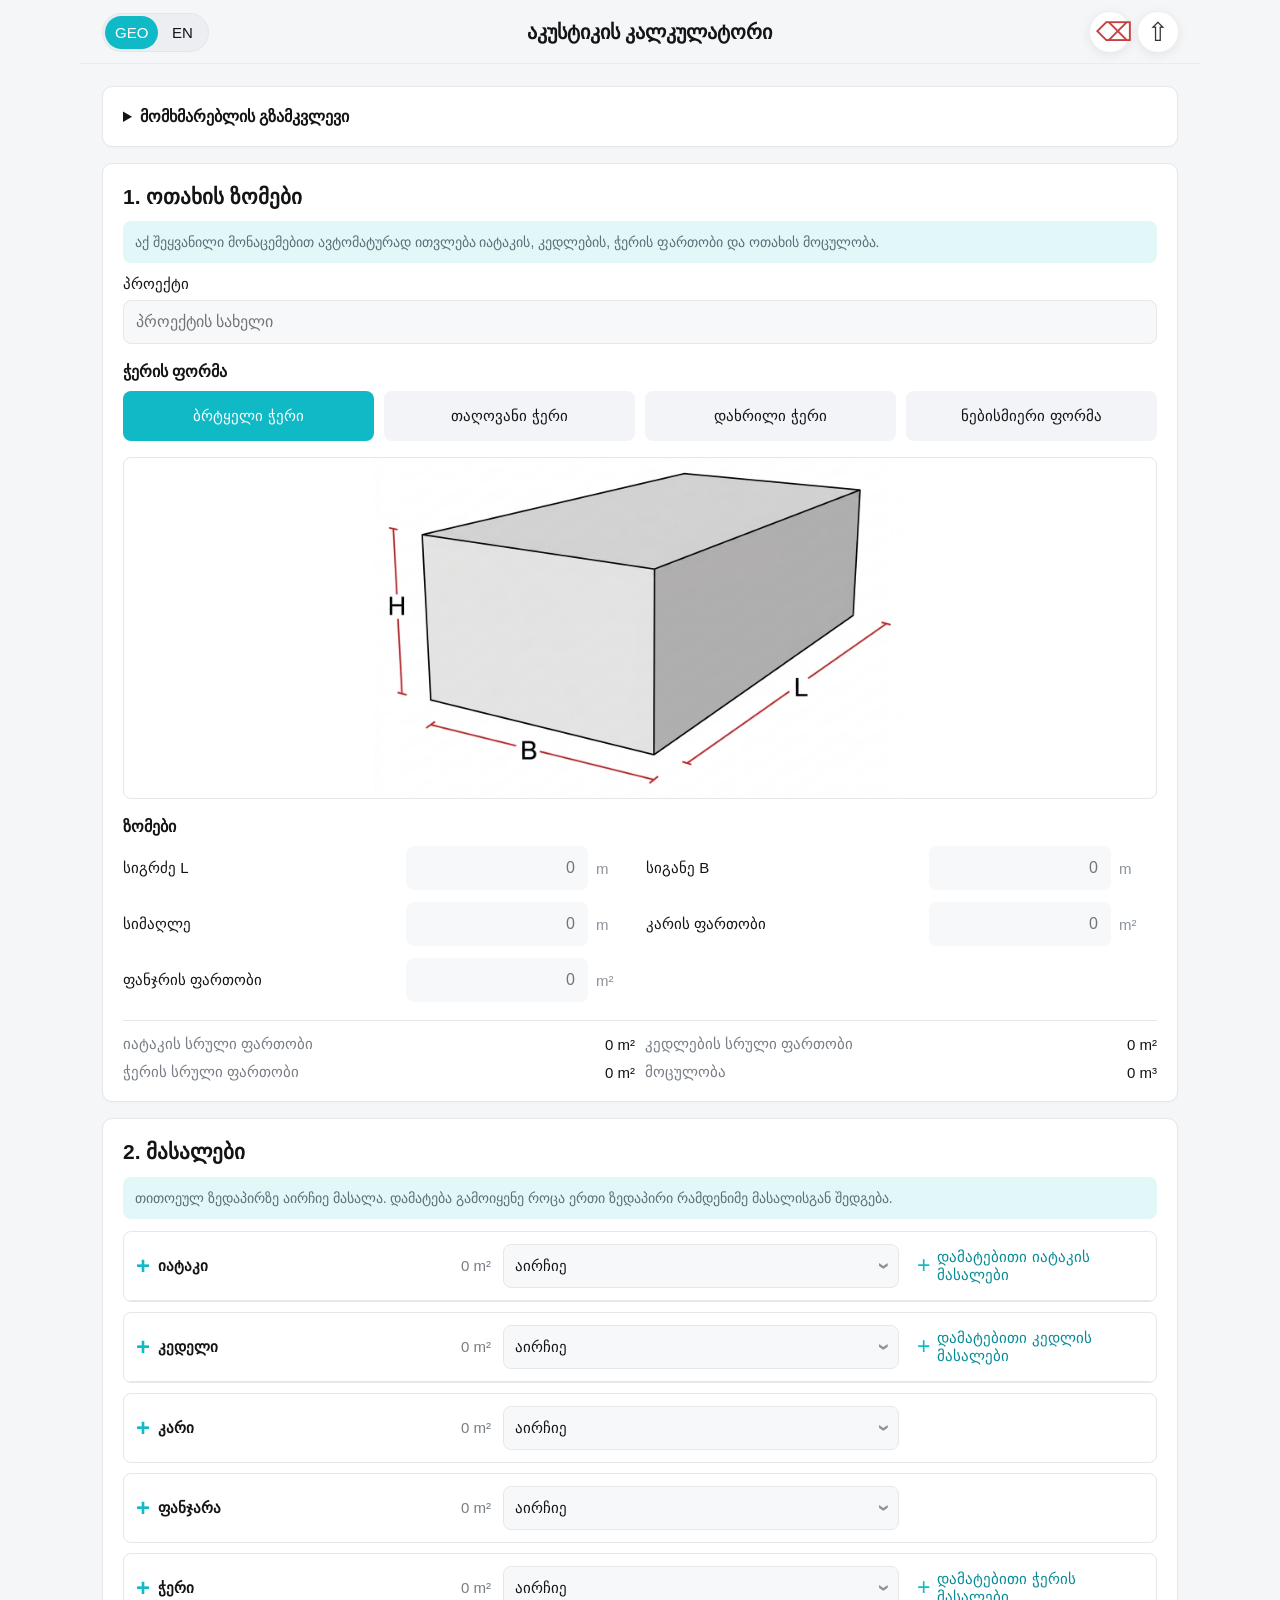
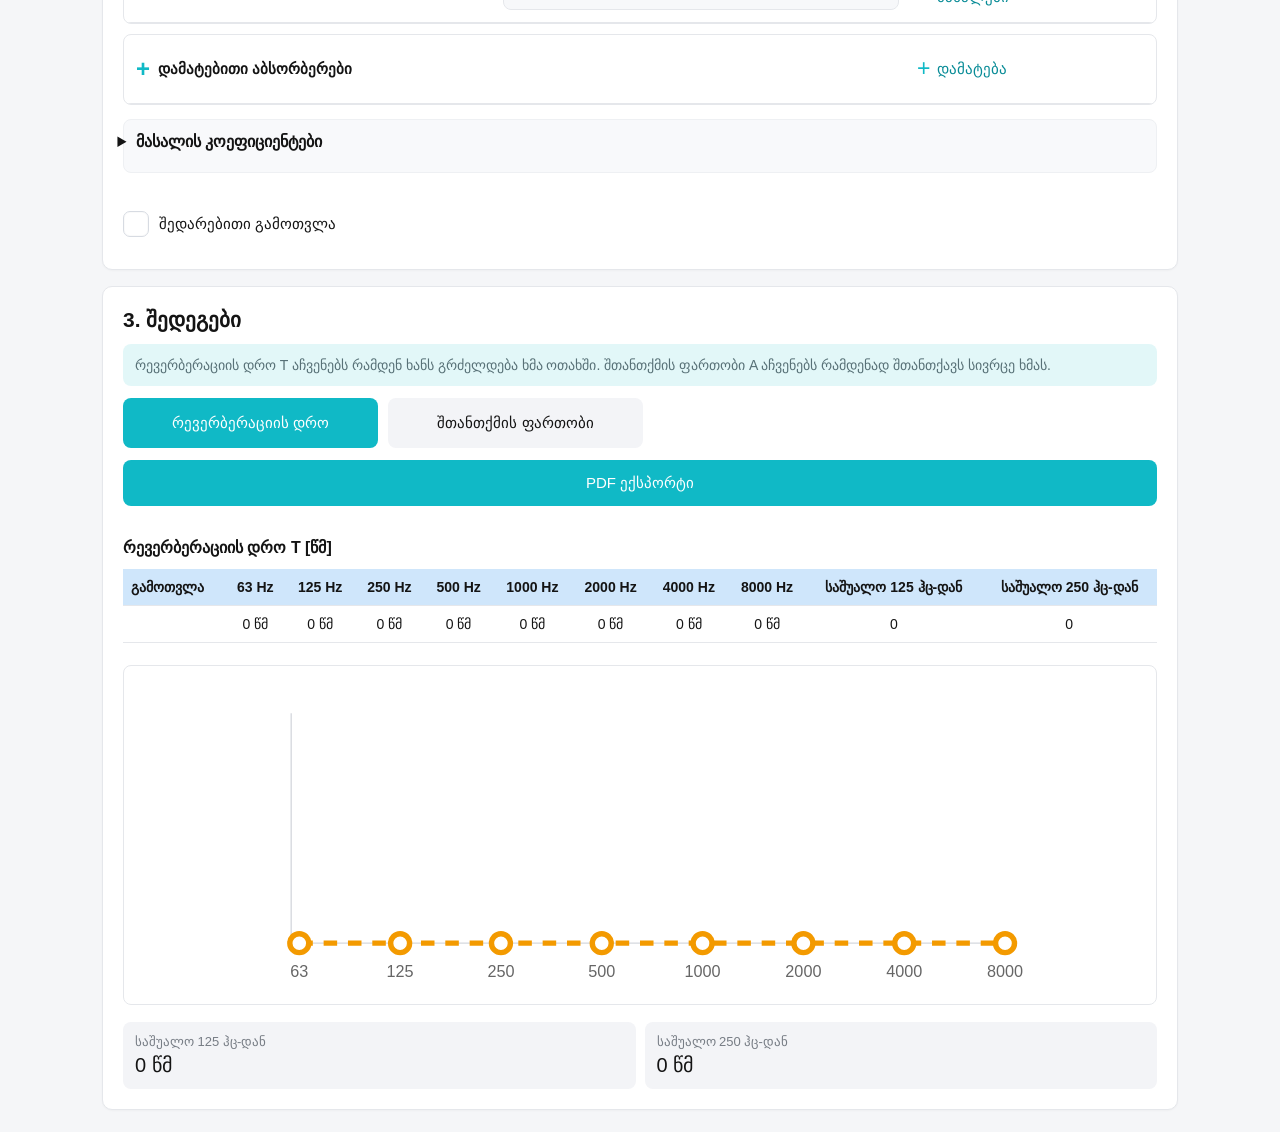
==== index.html @ d18ea016 "Align material rows with calculator layout" ====
<!doctype html>
<html lang="ka">
  <head>
    <meta charset="utf-8">
    <meta name="viewport" content="width=device-width, initial-scale=1, viewport-fit=cover">
    <meta name="theme-color" content="#0fb7c3">
    <meta name="apple-mobile-web-app-capable" content="yes">
    <meta name="apple-mobile-web-app-title" content="Acoustics">
    <meta name="apple-mobile-web-app-status-bar-style" content="default">
    <title>Kaki's Acoustics</title>
    <link rel="manifest" href="manifest.json">
    <link rel="apple-touch-icon" href="assets/app-icon.png">
    <link rel="stylesheet" href="style.css?v=30">
  </head>
  <body>
    <div class="app-shell">
      <header class="topbar">
        <div class="segmented" aria-label="Language">
          <button id="lang-ka" class="active" type="button">GEO</button>
          <button id="lang-en" type="button">EN</button>
        </div>
        <h1 data-i18n="title">აკუსტიკის კალკულატორი</h1>
        <div class="toolbar-actions">
          <button id="clear-btn" class="icon-btn danger" type="button" aria-label="Clear">⌫</button>
          <button id="export-btn" class="icon-btn" type="button" aria-label="Export">⇧</button>
        </div>
      </header>

      <main>
        <section class="card">
          <details>
            <summary><span data-i18n="manual">მომხმარებლის გზამკვლევი</span></summary>
            <ol class="manual-list">
              <li data-i18n="guide1">ჩაწერე პროექტის სახელი, თუ გინდა PDF-ში გამოჩნდეს.</li>
              <li data-i18n="guide2">აირჩიე ჭერის ფორმა და შეიყვანე შესაბამისი ზომები.</li>
              <li data-i18n="guide3">კარისა და ფანჯრის ფართობები კედლის ფართობს ავტომატურად აკლდება.</li>
              <li data-i18n="guide4">მასალებში ჯერ აირჩიე ვარიანტი; არჩეული არ არის ნიშნავს 0 შთანთქმას.</li>
              <li data-i18n="guide5">თუ ზედაპირზე რამდენიმე მასალაა, დაამატე დამატებითი რიგი.</li>
              <li data-i18n="guide6">შედარება გამოიყენე მეორე ჭერის/აბსორბერის ვარიანტის შესაფასებლად.</li>
              <li data-i18n="guide7">PDF-ისთვის გამოიყენე გაზიარების ღილაკი.</li>
            </ol>
          </details>
        </section>

        <section class="card">
          <h2 data-i18n="roomDimensions">1. ოთახის ზომები</h2>
          <p class="hint" data-i18n="roomHint">აქ შეყვანილი მონაცემებით ავტომატურად ითვლება იატაკის, კედლების, ჭერის ფართობი და ოთახის მოცულობა.</p>

          <label class="field full">
            <span data-i18n="project">პროექტი</span>
            <input id="project" type="text" autocomplete="off" data-i18n-placeholder="projectName" placeholder="პროექტის სახელი">
          </label>

          <h3 data-i18n="ceilingShape">ჭერის ფორმა</h3>
          <div id="shape-buttons" class="choice-grid"></div>
          <div class="diagram-card">
            <img id="shape-image" src="assets/shape_flat.png" alt="">
          </div>

          <h3 data-i18n="dimensions">ზომები</h3>
          <div id="dimensions" class="form-grid"></div>

          <div class="metrics">
            <div><span data-i18n="totalFloor">იატაკის სრული ფართობი</span><strong id="floor-area">0 m²</strong></div>
            <div><span data-i18n="totalWall">კედლების სრული ფართობი</span><strong id="wall-area">0 m²</strong></div>
            <div><span data-i18n="totalCeiling">ჭერის სრული ფართობი</span><strong id="ceiling-area">0 m²</strong></div>
            <div><span data-i18n="volume">მოცულობა</span><strong id="volume">0 m³</strong></div>
          </div>
        </section>

        <section class="card">
          <h2 data-i18n="materials">2. მასალები</h2>
          <p class="hint" data-i18n="materialHint">თითოეულ ზედაპირზე აირჩიე მასალა. დამატება გამოიყენე როცა ერთი ზედაპირი რამდენიმე მასალისგან შედგება.</p>
          <div id="material-sections"></div>

          <details class="subpanel">
            <summary data-i18n="coefficients">მასალის კოეფიციენტები</summary>
            <div id="coefficients-table" class="coefficients"></div>
          </details>

          <label class="switch-row">
            <input id="alternative-enabled" type="checkbox">
            <i aria-hidden="true"></i>
            <span data-i18n="comparisonCalc">შედარებითი გამოთვლა</span>
          </label>
          <div id="alternative-panel" class="comparison-panel hidden"></div>
        </section>

        <section class="card">
          <h2 data-i18n="results">3. შედეგები</h2>
          <p class="hint" data-i18n="resultHint">რევერბერაციის დრო T აჩვენებს რამდენ ხანს გრძელდება ხმა ოთახში. შთანთქმის ფართობი A აჩვენებს რამდენად შთანთქავს სივრცე ხმას.</p>
          <div id="warning" class="warning hidden"></div>
          <div id="result-type-buttons" class="choice-grid two"></div>
          <button id="export-btn-secondary" class="primary-btn" type="button" data-i18n="exportPdf">PDF ექსპორტი</button>
          <div id="results-output"></div>
        </section>
      </main>
      <section id="print-report" class="print-report" aria-hidden="true"></section>
    </div>

    <div id="picker-backdrop" class="picker-backdrop hidden" role="presentation">
      <section class="picker-sheet" role="dialog" aria-modal="true" aria-labelledby="picker-title">
        <div class="picker-header">
          <button id="picker-cancel" type="button" data-i18n="cancel">გაუქმება</button>
          <h2 id="picker-title" data-i18n="selectMaterial">მასალის არჩევა</h2>
          <button id="picker-done" type="button" data-i18n="done">დახურვა</button>
        </div>
        <input id="picker-search" class="picker-search" type="search" autocomplete="off" data-i18n-placeholder="search" placeholder="ძებნა">
        <div id="picker-options" class="picker-options"></div>
      </section>
    </div>

    <div id="keyboard-bar" class="keyboard-bar hidden">
      <button id="keyboard-done" type="button" data-i18n="done">დახურვა</button>
    </div>

    <template id="number-template">
      <label class="field number-field">
        <span></span>
        <div class="number-wrap">
          <input inputmode="decimal" type="text" autocomplete="off">
          <em></em>
        </div>
      </label>
    </template>

    <script src="materials.js?v=30"></script>
    <script src="standard-materials.js?v=30"></script>
    <script src="app.js?v=30"></script>
  </body>
</html>
---- style.css ----
:root {
  color-scheme: light;
  --bg: #f5f6f8;
  --card: #ffffff;
  --text: #141414;
  --muted: #777d85;
  --line: #e5e7eb;
  --soft: #f3f4f7;
  --field: #f7f8fa;
  --accent: #10b9c6;
  --accent-dark: #078b96;
  --danger: #c64040;
  --warn: #fff4dc;
  --shadow: 0 1px 2px rgba(20, 25, 30, 0.03);
}

* { box-sizing: border-box; }

html, body {
  margin: 0;
  min-height: 100%;
  width: 100%;
  max-width: 100%;
  overflow-x: hidden;
  background: var(--bg);
  color: var(--text);
  font-family: -apple-system, BlinkMacSystemFont, "Segoe UI", sans-serif;
  letter-spacing: 0;
  -webkit-text-size-adjust: 100%;
  text-size-adjust: 100%;
}

body {
  -webkit-font-smoothing: antialiased;
  padding: env(safe-area-inset-top) 0 env(safe-area-inset-bottom);
  overscroll-behavior-y: none;
  font-size: 15px;
}

body.modal-open {
  overflow: hidden;
}

.app-shell {
  width: min(720px, 100%);
  max-width: 100vw;
  margin: 0 auto;
  overflow-x: hidden;
}

.topbar {
  position: sticky;
  top: 0;
  z-index: 20;
  display: grid;
  grid-template-columns: auto 1fr auto;
  align-items: center;
  gap: 9px;
  padding: 10px 14px 9px;
  background: rgba(245, 246, 248, 0.92);
  backdrop-filter: blur(18px);
  border-bottom: 1px solid rgba(229, 231, 235, 0.7);
}

h1 {
  margin: 0;
  text-align: center;
  font-size: clamp(15px, 4vw, 18px);
  font-weight: 600;
  line-height: 1.15;
  white-space: nowrap;
  overflow: hidden;
  text-overflow: ellipsis;
}

h2 {
  margin: 0 0 12px;
  font-size: 19px;
  font-weight: 650;
  line-height: 1.2;
  overflow-wrap: anywhere;
}

h3 {
  margin: 18px 0 10px;
  font-size: 16px;
  font-weight: 600;
  overflow-wrap: anywhere;
}

main {
  display: grid;
  gap: 14px;
  padding: 12px;
  max-width: 100vw;
  overflow-x: hidden;
}

.card {
  background: var(--card);
  border: 1px solid var(--line);
  border-radius: 10px;
  padding: 14px;
  box-shadow: var(--shadow);
  min-width: 0;
  max-width: 100%;
  overflow: hidden;
}

.hint, .warning {
  margin: 0 0 12px;
  padding: 11px 12px;
  border-radius: 8px;
  font-size: 14px;
  line-height: 1.45;
}

.hint {
  color: #587177;
  background: rgba(16, 185, 198, 0.12);
}

.warning {
  background: var(--warn);
  color: #7a570b;
}

.hidden { display: none !important; }

.segmented {
  display: flex;
  padding: 3px;
  background: #eceef2;
  border-radius: 999px;
  box-shadow: inset 0 0 0 1px rgba(0, 0, 0, 0.04);
}

.segmented button,
.choice-grid button {
  border: 0;
  font: inherit;
  font-weight: 500;
  color: var(--text);
  background: transparent;
  cursor: pointer;
}

.segmented button {
  min-width: 48px;
  padding: 8px 10px;
  border-radius: 999px;
}

.segmented button.active,
.choice-grid button.active {
  background: var(--accent);
  color: #fff;
}

.toolbar-actions {
  display: flex;
  gap: 8px;
}

.icon-btn {
  display: grid;
  place-items: center;
  width: 40px;
  height: 40px;
  border: 0;
  border-radius: 50%;
  background: #fff;
  color: #333;
  font-size: 26px;
  font-weight: 500;
  box-shadow: 0 2px 12px rgba(0, 0, 0, 0.09);
}

.icon-btn.danger { color: var(--danger); }

summary {
  cursor: pointer;
  font-weight: 600;
  font-size: 16px;
  overflow-wrap: anywhere;
}

.manual-list {
  margin: 12px 0 0;
  padding-left: 24px;
  display: grid;
  gap: 8px;
  color: #333;
  line-height: 1.45;
}

.field {
  display: grid;
  gap: 7px;
  font-weight: 500;
  font-size: 15px;
  min-width: 0;
}

.field.full { margin-bottom: 16px; }

input, select {
  width: 100%;
  min-height: 44px;
  border: 1px solid var(--line);
  border-radius: 8px;
  background: var(--field);
  color: var(--text);
  font: inherit;
  font-size: 16px;
  font-weight: 400;
  padding: 10px 12px;
  -webkit-appearance: none;
  appearance: none;
}

.keyboard-bar {
  position: fixed;
  left: 0;
  right: 0;
  bottom: 0;
  z-index: 70;
  display: flex;
  justify-content: flex-end;
  padding: 8px 14px max(8px, env(safe-area-inset-bottom));
  background: rgba(247, 248, 250, 0.94);
  backdrop-filter: blur(18px);
  border-top: 1px solid var(--line);
}

.keyboard-bar button {
  border: 0;
  border-radius: 8px;
  background: var(--accent);
  color: #fff;
  font: inherit;
  font-weight: 500;
  padding: 8px 14px;
}

input:focus, select:focus {
  outline: 3px solid rgba(16, 185, 198, 0.25);
  border-color: var(--accent);
}

.choice-grid {
  display: grid;
  grid-template-columns: repeat(2, minmax(0, 1fr));
  gap: 10px;
}

.choice-grid.two {
  margin-bottom: 12px;
}

.choice-grid button {
  min-height: 50px;
  padding: 10px;
  border-radius: 8px;
  background: var(--soft);
  line-height: 1.25;
  font-weight: 500;
  min-width: 0;
  overflow-wrap: anywhere;
}

.diagram-card {
  display: grid;
  place-items: center;
  min-height: 190px;
  margin: 16px 0 12px;
  border: 1px solid var(--line);
  border-radius: 8px;
  background: #fff;
  overflow: hidden;
}

.diagram-card img {
  display: block;
  width: 100%;
  max-width: 100%;
  max-height: 230px;
  object-fit: contain;
}

.form-grid {
  display: grid;
  grid-template-columns: 1fr;
  gap: 12px;
}

.number-field {
  grid-template-columns: minmax(120px, 1fr) minmax(130px, 0.9fr);
  align-items: center;
  column-gap: 14px;
}

.number-wrap {
  display: grid;
  grid-template-columns: 1fr auto;
  align-items: center;
  gap: 8px;
}

.number-wrap input {
  text-align: right;
  background: var(--field);
  border-color: transparent;
  font-weight: 400;
  min-width: 0;
}

.number-wrap em {
  min-width: 38px;
  color: #8c9299;
  font-style: normal;
  font-weight: 400;
}

.metrics {
  display: grid;
  gap: 10px;
  margin-top: 18px;
  padding-top: 14px;
  border-top: 1px solid var(--line);
}

.metrics div,
.material-row,
.result-summary {
  display: grid;
  grid-template-columns: 1fr auto;
  align-items: center;
  gap: 12px;
}

.metrics strong {
  font-weight: 500;
}

.metrics span,
.material-row .area {
  color: var(--muted);
}

.material-block {
  display: grid;
  gap: 0;
  border: 1px solid var(--line);
  border-radius: 8px;
  overflow: hidden;
  background: #fff;
}

.material-block + .material-block {
  margin-top: 10px;
}

.material-row,
.extra-row {
  display: grid;
  grid-template-columns: minmax(130px, 1fr) minmax(88px, 110px) minmax(190px, 1.7fr) minmax(140px, 1fr);
  gap: 12px;
  align-items: center;
  min-width: 0;
  padding: 12px;
  border-bottom: 1px solid var(--line);
}

.material-block > .material-row:last-child,
.extra-list > .extra-row:last-child {
  border-bottom: 0;
}

.material-title {
  display: grid;
  grid-template-columns: auto minmax(0, 1fr);
  align-items: center;
  gap: 8px;
  min-width: 0;
  font-weight: 600;
}

.material-title span {
  color: var(--accent);
  font-size: 24px;
  line-height: 1;
}

.material-title strong {
  min-width: 0;
  overflow-wrap: anywhere;
}

.extra-title span {
  color: var(--danger);
}

.area {
  align-self: center;
  text-align: right;
  font-weight: 400;
  color: var(--muted);
  white-space: nowrap;
}

.material-picker {
  display: grid;
  grid-template-columns: 1fr auto;
  align-items: center;
  gap: 8px;
  width: 100%;
  min-height: 44px;
  padding: 10px 11px;
  border: 1px solid var(--line);
  border-radius: 8px;
  background: var(--field);
  color: var(--text);
  font: inherit;
  font-weight: 400;
  text-align: left;
}

.material-picker span {
  min-width: 0;
  overflow: hidden;
  white-space: nowrap;
  text-overflow: ellipsis;
}

.material-picker b {
  color: #8c9299;
  font-size: 22px;
  line-height: 1;
  transform: rotate(90deg);
}

.extra-panel {
  display: grid;
  background: #fbfcfd;
}

.extra-list {
  display: grid;
}

.extra-row input {
  text-align: right;
  background: var(--field);
}

.custom-editor {
  display: grid;
  gap: 10px;
  width: 100%;
  min-width: 0;
  padding: 12px;
  border: 1px solid #eef0f3;
  border-radius: 8px;
  background: #fbfcfd;
}

.extra-list .custom-editor {
  border-radius: 0;
  border-width: 0 0 1px;
}

.inline-add-btn {
  display: grid;
  grid-template-columns: auto minmax(0, 1fr);
  align-items: center;
  gap: 7px;
  min-width: 0;
  min-height: 44px;
  border: 0;
  background: transparent;
  color: var(--accent-dark);
  font: inherit;
  font-weight: 500;
  text-align: left;
  cursor: pointer;
}

.inline-add-btn span {
  color: var(--accent);
  font-size: 23px;
  line-height: 1;
}

.inline-add-btn strong {
  min-width: 0;
  overflow-wrap: anywhere;
  font-weight: 500;
}

.material-row-spacer {
  min-height: 1px;
}

.custom-description {
  margin: 0;
}

.custom-coefficient-grid {
  display: grid;
  grid-template-columns: repeat(2, minmax(0, 1fr));
  gap: 9px;
}

.custom-coefficient {
  display: grid;
  gap: 5px;
  min-width: 0;
  color: var(--muted);
  font-size: 13px;
  font-weight: 500;
}

.custom-coefficient input {
  min-height: 40px;
  padding: 8px 10px;
  text-align: right;
}

.small-btn,
.remove-btn,
.primary-btn {
  border: 0;
  border-radius: 8px;
  font: inherit;
  font-weight: 500;
  cursor: pointer;
}

.small-btn {
  display: block;
  width: 100%;
  min-height: 40px;
  margin-top: 12px;
  padding: 10px 14px;
  background: #e8f8fa;
  color: var(--accent-dark);
  text-align: center;
}

.remove-btn {
  width: 38px;
  height: 38px;
  background: #f5e8e8;
  color: var(--danger);
}

.primary-btn {
  width: 100%;
  min-height: 46px;
  margin: 0 0 14px;
  background: var(--accent);
  color: #fff;
}

.subpanel {
  margin: 14px 0;
  padding: 12px;
  background: #f8f9fb;
  border-radius: 8px;
  border: 1px solid #eef0f3;
}

.subpanel summary {
  min-height: 28px;
  list-style-position: outside;
}

.switch-row {
  display: inline-grid;
  grid-template-columns: auto minmax(0, 1fr);
  align-items: center;
  gap: 10px;
  min-height: 50px;
  margin-top: 12px;
  font-weight: 500;
  max-width: 100%;
  cursor: pointer;
  position: relative;
  overflow-wrap: anywhere;
}

.switch-row input {
  position: absolute;
  opacity: 0;
  pointer-events: none;
}

.switch-row i {
  display: grid;
  place-items: center;
  width: 26px;
  height: 26px;
  margin: 0;
  border: 1.5px solid #d7dbe2;
  border-radius: 7px;
  background: #fff;
  box-shadow: inset 0 0 0 1px rgba(0, 0, 0, 0.02);
}

.switch-row i::after {
  content: "";
  width: 7px;
  height: 12px;
  border: solid #fff;
  border-width: 0 2px 2px 0;
  transform: rotate(45deg) scale(0);
  transform-origin: center;
}

.switch-row input:checked + i {
  border-color: var(--accent);
  background: var(--accent);
}

.switch-row input:checked + i::after {
  transform: rotate(45deg) scale(1);
}

.switch-row input:focus-visible + i {
  outline: 3px solid rgba(16, 185, 198, 0.25);
}

.comparison-panel {
  margin-top: 12px;
  padding: 14px;
  border-radius: 8px;
  background: rgba(16, 185, 198, 0.08);
  display: grid;
  gap: 12px;
  border: 1px solid rgba(16, 185, 198, 0.12);
}

.comparison-panel h3 {
  margin: 0;
}

.comparison-panel > p {
  margin: -6px 0 0;
  color: var(--muted);
  font-size: 13px;
  line-height: 1.4;
}

.comparison-panel .material-block {
  padding: 0;
  border-bottom: 0;
}

.comparison-panel .comparison-switch {
  margin-top: 0;
}

.comparison-number {
  margin: 0;
}

.table-wrap {
  overflow-x: auto;
  margin: 12px -4px;
  padding: 0 4px;
}

table {
  width: 100%;
  min-width: 820px;
  border-collapse: collapse;
  font-size: 14px;
}

th, td {
  padding: 10px 8px;
  border-bottom: 1px solid var(--line);
  text-align: center;
}

th {
  background: #cfe6fb;
  font-weight: 600;
}

td:first-child, th:first-child {
  text-align: left;
}

.chart {
  width: 100%;
  height: 250px;
  margin: 10px 0 14px;
  background: #fff;
  border: 1px solid var(--line);
  border-radius: 8px;
}

.print-report {
  display: none;
}

.report-page {
  display: grid;
  gap: 18px;
  padding: 34px;
  background: #fff;
  color: #111;
  font-family: -apple-system, BlinkMacSystemFont, "Segoe UI", sans-serif;
}

.intro-page {
  min-height: 980px;
  align-content: start;
  gap: 44px;
}

.intro-page h1,
.explanation-page h1 {
  margin: 120px 0 0;
  font-size: 24px;
  font-weight: 400;
}

.pdf-brand {
  justify-self: end;
  display: grid;
  gap: 2px;
  text-align: right;
}

.pdf-brand strong {
  font-size: 25px;
  font-weight: 650;
}

.pdf-brand span {
  color: #888;
  font-size: 13px;
}

.calculation-page {
  gap: 12px;
}

.calculation-page h1 {
  margin: 8px 0 14px;
  font-size: 22px;
  font-weight: 500;
}

.pdf-top-grid {
  display: grid;
  grid-template-columns: 280px 1fr 1fr;
  gap: 28px;
  align-items: start;
}

.pdf-room-image img {
  width: 260px;
  height: 170px;
  object-fit: contain;
}

.pdf-inputs {
  display: grid;
  grid-template-columns: 1fr;
  gap: 6px;
}

.pdf-field {
  display: grid;
  grid-template-columns: 1fr auto;
  align-items: end;
  column-gap: 4px;
}

.pdf-field span {
  grid-column: 1 / -1;
  font-size: 13px;
}

.pdf-field strong {
  min-width: 112px;
  height: 18px;
  padding: 1px 4px;
  border: 1px solid #111;
  font-size: 12px;
  font-weight: 400;
  line-height: 15px;
}

.pdf-field em {
  font-size: 13px;
  font-style: normal;
}

.calculation-page h2,
.pdf-type {
  margin: 6px 0 2px;
  font-size: 16px;
  font-weight: 400;
}

.pdf-materials {
  display: grid;
  gap: 8px;
}

.pdf-material-row {
  background: #cfcfcf;
  padding: 7px 9px 6px;
}

.pdf-material-top {
  display: grid;
  grid-template-columns: 160px 70px 1fr;
  gap: 12px;
  align-items: baseline;
  padding: 0;
}

.pdf-material-top strong {
  font-size: 15px;
  font-weight: 700;
}

.pdf-material-top span,
.pdf-material-top em {
  font-size: 12px;
  font-style: normal;
}

.pdf-coefficients {
  margin-top: 4px;
  padding-left: 242px;
}

.pdf-coefficient-grid {
  display: grid;
  grid-template-columns: repeat(4, minmax(0, 1fr));
  gap: 2px 6px;
  max-width: 420px;
}

.pdf-coefficient-grid span {
  display: grid;
  grid-template-columns: auto 1fr;
  gap: 3px;
  align-items: baseline;
  min-width: 0;
  font-size: 10.5px;
  line-height: 1.08;
}

.pdf-coefficient-grid b {
  font-weight: 500;
}

.pdf-coefficient-grid em {
  font-style: normal;
}

.explanation-page {
  align-content: start;
}

.pdf-explainer {
  display: grid;
  grid-template-columns: 1fr 1fr;
  gap: 34px;
  margin-top: 70px;
  padding: 16px;
  background: #cfcfcf;
}

.pdf-explainer h2 {
  margin: 0 0 14px;
  font-size: 14px;
}

.pdf-explainer p {
  margin: 0 0 16px;
  font-size: 13px;
  line-height: 1.25;
}

.report-header {
  display: grid;
  grid-template-columns: 1fr auto;
  gap: 18px;
  align-items: start;
  border-bottom: 4px solid #0fb7c3;
  padding-bottom: 14px;
}

.report-header h2 {
  margin: 0;
  font-size: 26px;
}

.report-header p {
  margin: 5px 0 0;
  color: #555;
}

.report-intro {
  margin: 0;
  color: #4b4f56;
  line-height: 1.45;
  font-size: 13px;
}

.report-logo {
  display: grid;
  place-items: center;
  width: 54px;
  height: 54px;
  border-radius: 14px;
  background: #111;
  color: #fff;
  font-weight: 900;
}

.report-grid {
  display: grid;
  grid-template-columns: repeat(4, 1fr);
  gap: 10px;
}

.report-room {
  display: grid;
  grid-template-columns: 220px 1fr;
  gap: 14px;
  align-items: center;
}

.report-image {
  display: grid;
  place-items: center;
  min-height: 148px;
  border: 1px solid #d8dce2;
  border-radius: 8px;
  background: #fff;
  overflow: hidden;
}

.report-image img {
  display: block;
  max-width: 100%;
  max-height: 165px;
  object-fit: contain;
}

.report-metric {
  padding: 10px;
  background: #f1f3f6;
  border-radius: 8px;
}

.report-metric span {
  display: block;
  color: #666;
  font-size: 12px;
}

.report-metric strong {
  display: block;
  margin-top: 4px;
  font-size: 17px;
}

.report-table {
  width: 100%;
  min-width: 0;
  border-collapse: collapse;
  table-layout: fixed;
}

.report-table th {
  background: #b6d7f5;
}

.report-table td,
.report-table th {
  border: 1px solid #d8dce2;
  padding: 6px 4px;
  font-size: 10px;
  overflow-wrap: anywhere;
}

.report-materials td:last-child,
.report-materials th:last-child {
  text-align: left;
}

.result-summary {
  grid-template-columns: repeat(2, minmax(0, 1fr));
  gap: 9px;
}

.summary-box {
  padding: 12px;
  border-radius: 8px;
  background: var(--soft);
}

.summary-box span {
  display: block;
  color: var(--muted);
  font-size: 13px;
}

.summary-box strong {
  display: block;
  margin-top: 4px;
  font-size: 20px;
  font-weight: 500;
}

.comparison-summary {
  margin: 12px 0;
  padding: 12px;
  border-radius: 8px;
  background: #eaf8ee;
}

.comparison-summary.bad { background: #fff4dc; }
.comparison-summary.neutral { background: #f0f1f5; }

.chips {
  display: flex;
  gap: 8px;
  overflow-x: auto;
  padding-top: 8px;
  max-width: 100%;
}

.chip {
  flex: 0 0 auto;
  min-width: 76px;
  padding: 8px;
  border-radius: 8px;
  text-align: center;
  background: #fff;
  font-size: 12px;
}

.picker-backdrop {
  position: fixed;
  inset: 0;
  z-index: 80;
  display: grid;
  align-items: end;
  background: rgba(0, 0, 0, 0.22);
}

.picker-sheet {
  width: min(560px, 100%);
  max-height: min(78vh, 680px);
  margin: 0 auto;
  display: grid;
  grid-template-rows: auto auto 1fr;
  background: #fff;
  border-radius: 18px 18px 0 0;
  box-shadow: 0 -14px 40px rgba(0, 0, 0, 0.16);
  overflow: hidden;
}

.picker-header {
  display: grid;
  grid-template-columns: 74px 1fr 74px;
  align-items: center;
  gap: 8px;
  padding: 12px 14px 8px;
  border-bottom: 1px solid var(--line);
}

.picker-header h2 {
  margin: 0;
  text-align: center;
  font-size: 16px;
  font-weight: 600;
}

.picker-header button {
  border: 0;
  background: transparent;
  color: var(--accent-dark);
  font: inherit;
  font-weight: 500;
}

.picker-header button:first-child {
  text-align: left;
}

.picker-header button:last-child {
  text-align: right;
}

.picker-search {
  margin: 10px 14px;
  width: calc(100% - 28px);
  background: var(--field);
  border-color: transparent;
}

.picker-options {
  overflow-y: auto;
  padding: 0 8px max(18px, env(safe-area-inset-bottom));
}

.picker-options button {
  width: 100%;
  min-height: 48px;
  display: grid;
  grid-template-columns: 1fr auto;
  align-items: center;
  gap: 10px;
  border: 0;
  border-bottom: 1px solid var(--line);
  background: #fff;
  color: var(--text);
  font: inherit;
  text-align: left;
  padding: 10px 8px;
}

.picker-options button.selected {
  color: var(--accent-dark);
  font-weight: 500;
}

@media (min-width: 680px) {
  .form-grid { grid-template-columns: repeat(2, minmax(0, 1fr)); }
  .number-field { grid-template-columns: 1fr; }
  .custom-coefficient-grid { grid-template-columns: repeat(4, minmax(0, 1fr)); }
}

@media (max-width: 600px) {
  body {
    font-size: 14px;
  }

  html,
  body {
    width: 100dvw;
    max-width: 100dvw;
  }

  .app-shell {
    width: 100dvw;
    max-width: 100dvw;
    overflow-x: hidden;
  }

  .topbar {
    grid-template-columns: 1fr auto;
    grid-template-areas:
      "lang actions"
      "title title";
    gap: 8px 10px;
    padding: 9px 10px 8px;
    max-width: 100vw;
    overflow: hidden;
  }

  .segmented {
    grid-area: lang;
    justify-self: start;
  }

  .toolbar-actions {
    grid-area: actions;
    justify-self: end;
  }

  .segmented button {
    min-width: 42px;
    padding: 7px 8px;
  }

  h1 {
    grid-area: title;
    font-size: 16px;
    max-width: 100%;
    padding-top: 1px;
    text-align: center;
    overflow-wrap: anywhere;
    white-space: normal;
  }

  .toolbar-actions {
    gap: 6px;
  }

  .icon-btn {
    width: 36px;
    height: 36px;
    font-size: 22px;
  }

  main {
    gap: 10px;
    padding: 9px 8px;
    width: 100dvw;
    max-width: 100dvw;
  }

  .card {
    padding: 12px 10px;
    border-radius: 9px;
    width: 100%;
  }

  h2 {
    font-size: 17px;
    overflow-wrap: anywhere;
  }

  h3 {
    font-size: 15px;
    overflow-wrap: anywhere;
  }

  .hint,
  .warning {
    font-size: 13px;
    padding: 10px;
    overflow-wrap: anywhere;
  }

  summary {
    font-size: 15px;
    overflow-wrap: anywhere;
  }

  .choice-grid {
    grid-template-columns: repeat(2, minmax(0, 1fr));
    gap: 8px;
    min-width: 0;
  }

  .choice-grid.two {
    grid-template-columns: 1fr 1fr;
  }

  .choice-grid button {
    min-height: 44px;
    padding: 8px 6px;
    font-size: 12.5px;
    overflow-wrap: anywhere;
    min-width: 0;
  }

  .diagram-card {
    min-height: 150px;
    margin: 10px 0;
  }

  .diagram-card img {
    max-height: 180px;
  }

  .number-field {
    grid-template-columns: minmax(0, 1fr) minmax(118px, 40%);
    gap: 8px;
    min-width: 0;
  }

  .number-wrap {
    grid-template-columns: minmax(0, 1fr) 28px;
    gap: 6px;
  }

  .metrics div,
  .result-summary {
    grid-template-columns: 1fr;
    gap: 6px;
  }

  .material-block {
    border-radius: 8px;
  }

  .material-row,
  .extra-row {
    grid-template-columns: minmax(0, 1fr) auto;
    gap: 9px 10px;
    padding: 11px 10px;
  }

  .material-title {
    grid-column: 1 / 2;
  }

  .area,
  .extra-row > input {
    grid-column: 2 / 3;
    justify-self: end;
    min-width: 92px;
  }

  .area {
    text-align: right;
    font-size: 13px;
  }

  .material-picker {
    grid-column: 1 / -1;
  }

  .material-picker {
    min-width: 0;
    font-size: 14px;
    max-width: 100%;
    padding-left: 10px;
    padding-right: 10px;
  }

  .inline-add-btn,
  .material-row-spacer,
  .remove-btn {
    grid-column: 1 / -1;
  }

  .material-row-spacer {
    display: none;
  }

  .inline-add-btn {
    min-height: 38px;
    padding: 0;
  }

  .remove-btn {
    justify-self: start;
  }

  .field {
    font-size: 13.5px;
    min-width: 0;
  }

  .field > span,
  .material-title,
  .metrics span,
  .manual-list li {
    overflow-wrap: anywhere;
  }

  input,
  select,
  textarea,
  button {
    max-width: 100%;
  }

  .table-wrap,
  .chart,
  .diagram-card,
  .comparison-panel,
  .subpanel {
    max-width: 100%;
    min-width: 0;
  }

  .subpanel {
    padding: 10px;
  }

  .comparison-panel {
    padding: 12px;
  }

  .comparison-panel .material-row {
    grid-template-columns: minmax(0, 1fr) auto;
  }

  .table-wrap {
    margin-left: 0;
    margin-right: 0;
    padding: 0;
  }

  table {
    min-width: 760px;
    font-size: 12px;
  }

  th,
  td {
    padding: 8px 6px;
  }

  .chart {
    height: 210px;
  }

  .summary-box strong {
    font-size: 18px;
  }

  .picker-sheet {
    max-height: 84vh;
  }
}

@media (min-width: 760px) {
  body {
    font-size: 15px;
  }

  .app-shell {
    width: min(920px, 100%);
  }

  .topbar {
    padding: 12px 22px 11px;
  }

  h1 {
    font-size: 20px;
  }

  h2 {
    font-size: 21px;
  }

  main {
    gap: 16px;
    padding: 18px;
  }

  .card {
    padding: 18px;
  }

  .choice-grid {
    grid-template-columns: repeat(4, minmax(0, 1fr));
  }

  .choice-grid.two {
    grid-template-columns: repeat(2, minmax(0, 1fr));
    max-width: 520px;
  }

  .diagram-card {
    min-height: 260px;
  }

  .diagram-card img {
    max-height: 300px;
  }

  .form-grid {
    grid-template-columns: repeat(2, minmax(0, 1fr));
  }

  .number-field {
    grid-template-columns: minmax(120px, 1fr) minmax(140px, 0.85fr);
  }

  .metrics {
    grid-template-columns: repeat(2, minmax(0, 1fr));
  }

  .comparison-panel {
    padding: 16px;
  }

  .table-wrap {
    margin-left: 0;
    margin-right: 0;
    padding: 0;
  }

  .chart {
    height: 300px;
  }
}

@media (min-width: 1180px) {
  .app-shell {
    width: min(1120px, 100%);
  }

  main {
    padding: 22px;
  }

  .card {
    padding: 20px;
  }

  .diagram-card {
    min-height: 300px;
  }

  .diagram-card img {
    max-height: 340px;
  }

  .chart {
    height: 340px;
  }
}

@media print {
  @page { size: A4; margin: 8mm; }
  body { background: #fff; }
  body.printing main,
  body.printing .topbar,
  body.printing .keyboard-bar,
  body.printing .picker-backdrop {
    display: none !important;
  }
  html,
  body,
  .app-shell {
    width: 100%;
    max-width: none;
    min-height: 0;
    overflow: visible;
  }
  .print-report {
    display: block;
    width: 100%;
    max-width: 100%;
  }
  .report-page {
    display: block;
    page-break-after: always;
    break-after: page;
    min-height: 0;
    padding: 0;
    overflow: visible;
    width: 100%;
    max-width: 100%;
    background: #fff !important;
  }
  .report-page:last-child {
    page-break-after: auto;
    break-after: auto;
  }
  .intro-page {
    min-height: 0;
  }
  .calculation-page h1 {
    margin: 3mm 0 5mm;
    font-size: 15px;
  }
  .intro-page h1,
  .explanation-page h1 {
    margin-top: 28mm;
  }
  .intro-page .report-intro {
    margin-top: 18mm;
    max-width: 150mm;
    font-size: 12px;
    line-height: 1.35;
  }
  .pdf-brand strong {
    font-size: 15px;
  }
  .pdf-brand span {
    font-size: 9px;
  }
  .calculation-page {
    font-size: 10.5px;
  }
  .pdf-top-grid {
    display: grid;
    grid-template-columns: 1fr;
    gap: 3mm;
    width: 100%;
    max-width: 100%;
  }
  .pdf-room-image img {
    width: 52mm;
    max-width: 100%;
    height: 30mm;
  }
  .pdf-inputs {
    grid-template-columns: repeat(2, minmax(0, 1fr));
    gap: 3px;
  }
  .pdf-inputs.totals {
    grid-template-columns: repeat(2, minmax(0, 1fr));
  }
  .pdf-field span {
    font-size: 9px;
  }
  .pdf-field strong {
    min-width: 0;
    width: 100%;
    height: 15px;
    line-height: 12px;
    font-size: 9px;
  }
  .calculation-page h2,
  .pdf-type {
    margin: 3mm 0 1.5mm;
    font-size: 12px;
  }
  .pdf-materials {
    gap: 4px;
  }
  .pdf-material-row {
    padding: 3mm 3mm 2.5mm;
  }
  .pdf-material-top {
    grid-template-columns: minmax(0, 1fr) 16mm;
    gap: 2mm;
  }
  .pdf-material-top em {
    grid-column: 1 / -1;
  }
  .pdf-material-top strong {
    font-size: 10px;
  }
  .pdf-material-top span,
  .pdf-material-top em {
    font-size: 8.5px;
  }
  .pdf-coefficients {
    padding-left: 0;
  }
  .pdf-coefficient-grid {
    max-width: 100%;
    grid-template-columns: repeat(2, minmax(0, 1fr));
    gap: 0.8mm 2mm;
  }
  .pdf-coefficient-grid span {
    font-size: 8px;
  }
  .report-table {
    width: 100%;
    max-width: 100%;
    table-layout: fixed;
    font-size: 10px;
  }
  .report-table td,
  .report-table th {
    padding: 2px 2px;
    font-size: 6.5px;
    overflow-wrap: anywhere;
  }
  .chart {
    width: 100%;
    max-width: 100%;
    height: 30mm;
    margin: 2mm 0 0;
  }
  .explanation-page .pdf-brand {
    margin-bottom: 14mm;
  }
  .explanation-page h1 {
    margin-top: 0;
  }
  .pdf-explainer {
    margin-top: 8mm;
    display: block;
    padding: 4mm;
    background: #d4d4d4;
  }
  .pdf-explainer h2 {
    font-size: 12px;
    margin-bottom: 4mm;
  }
  .pdf-explainer p {
    font-size: 10.5px;
    line-height: 1.18;
    margin-bottom: 5mm;
  }
  .extra-row {
    break-inside: avoid;
  }
}

@media (max-width: 560px) {
  .extra-row {
    grid-template-columns: minmax(0, 1fr) auto;
    gap: 8px 10px;
    padding: 11px 10px;
  }

  .extra-row input {
    grid-column: 2;
  }

  .extra-row .remove-btn {
    grid-column: 1 / -1;
  }

  .extra-row .material-picker {
    grid-column: 1 / -1;
  }
}
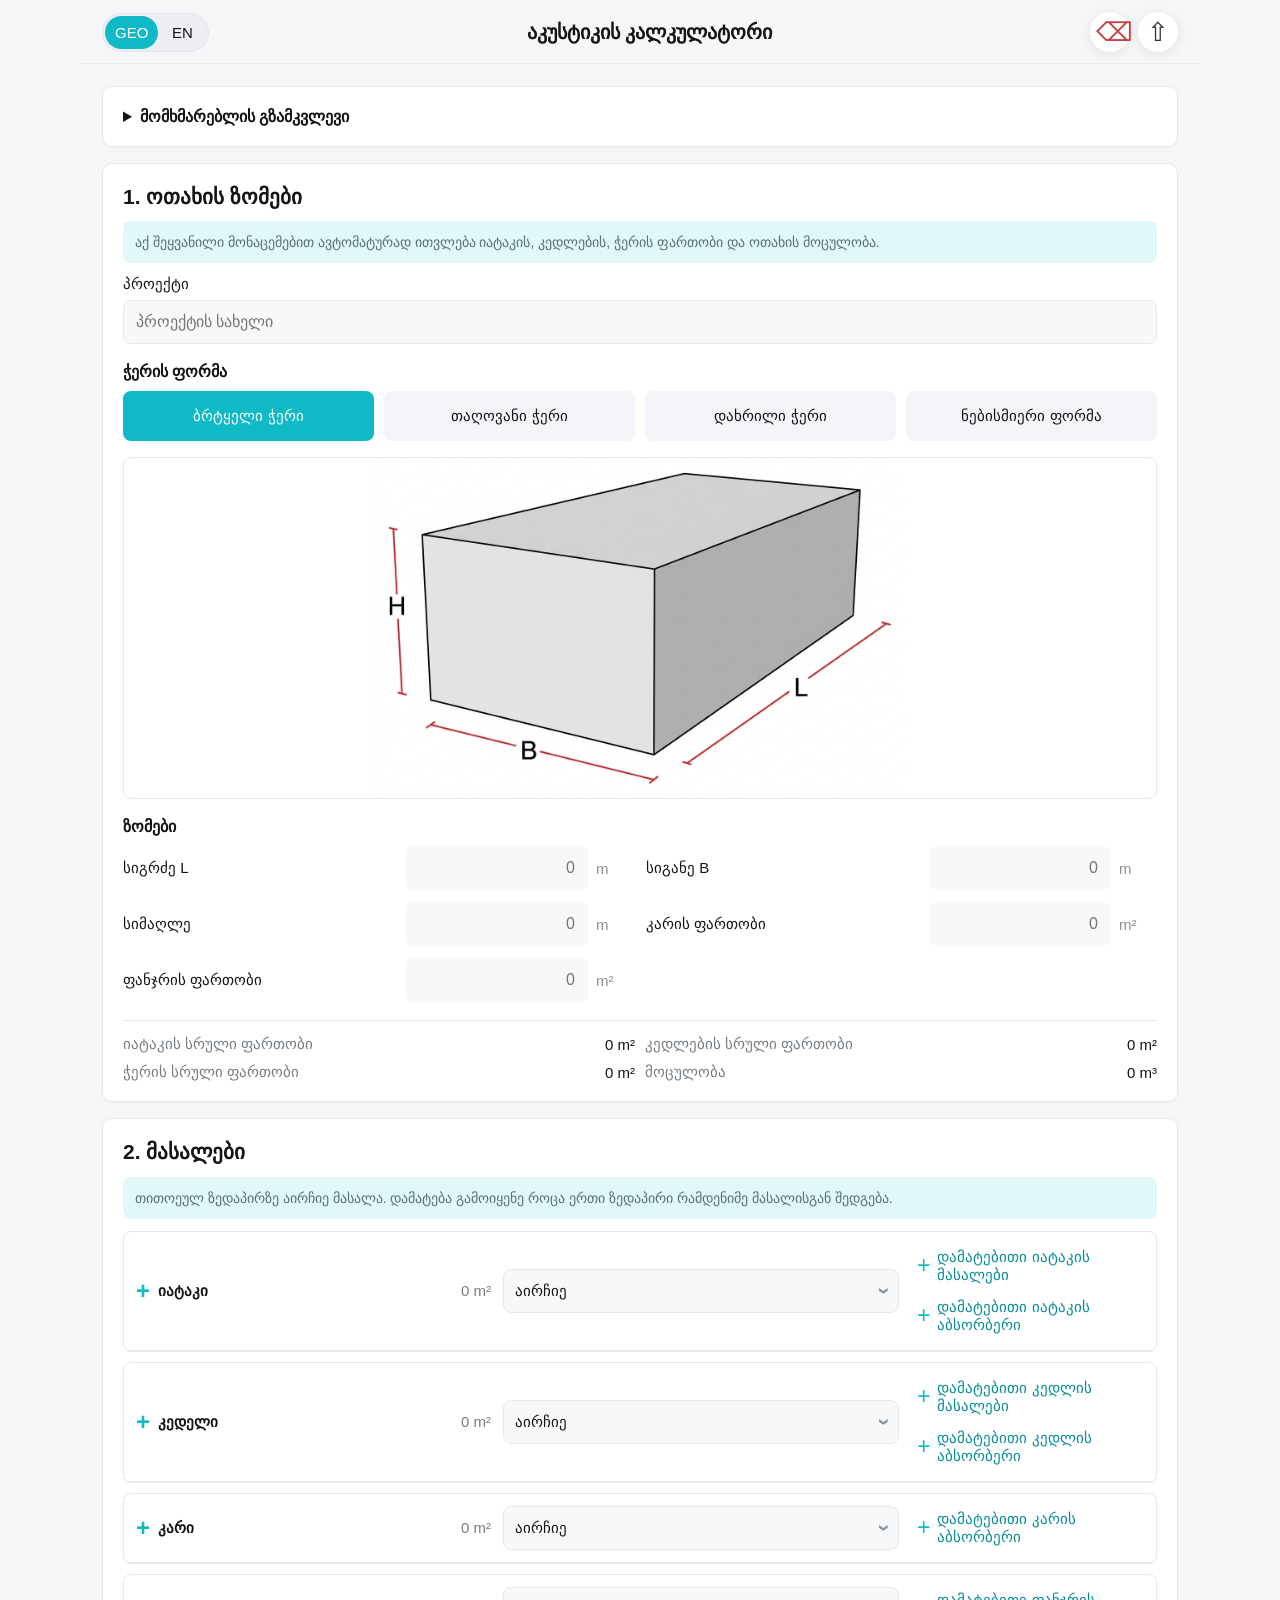
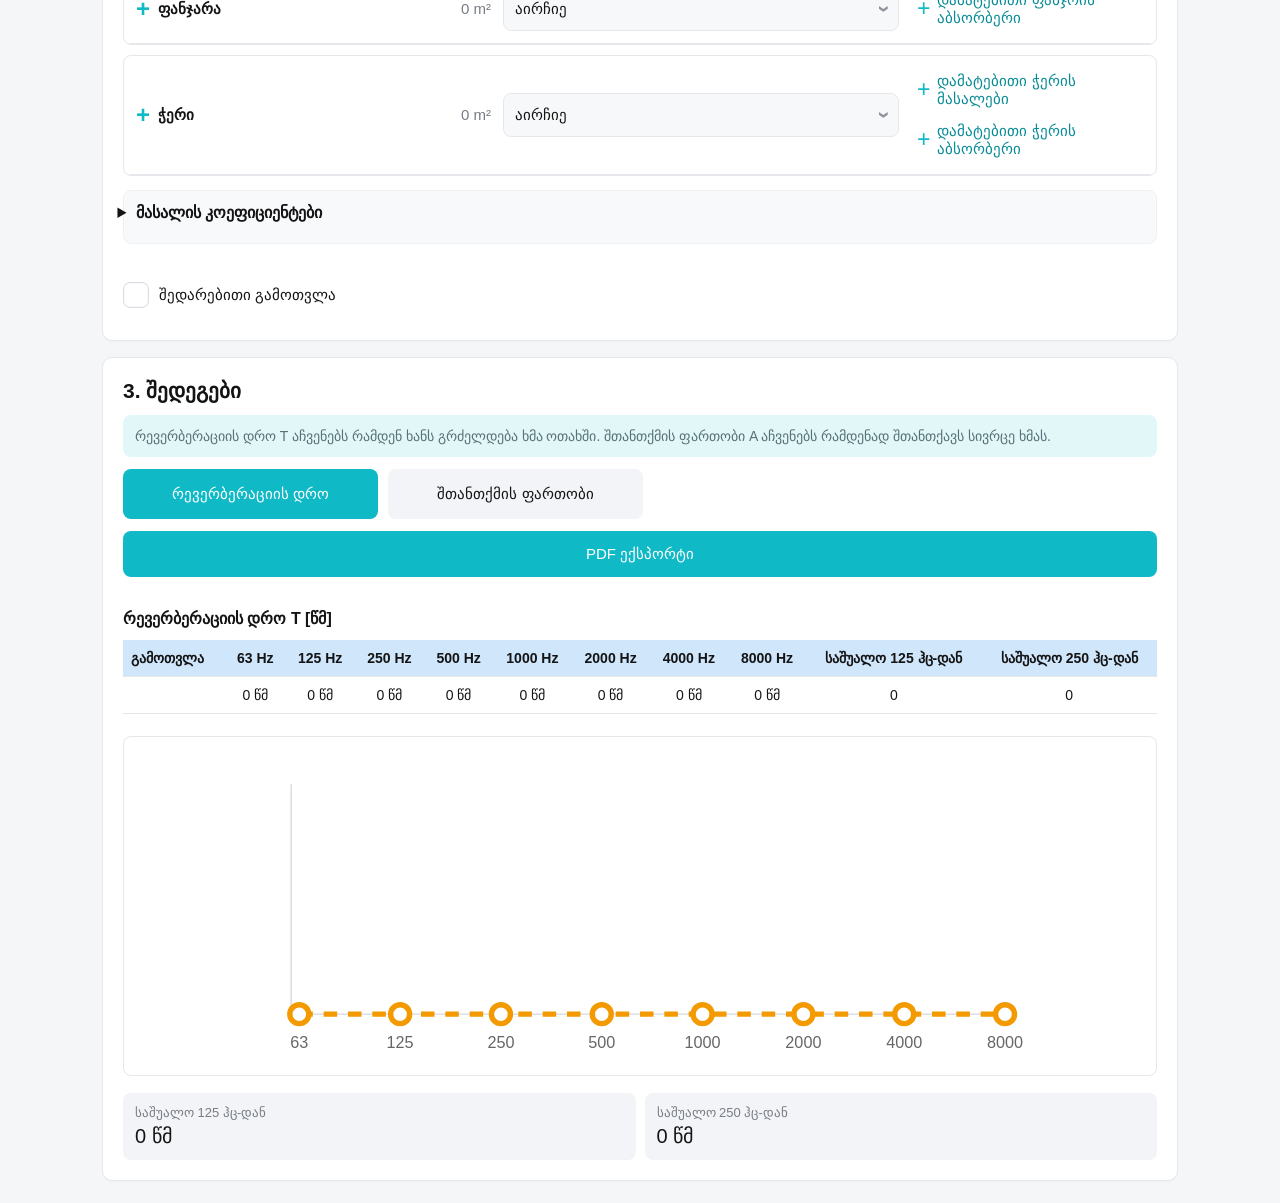
==== commit 8e923dec: "Add absorbers per surface" ====
--- a/index.html
+++ b/index.html
@@ -10,7 +10,7 @@
     <title>Kaki's Acoustics</title>
     <link rel="manifest" href="manifest.json">
     <link rel="apple-touch-icon" href="assets/app-icon.png">
-    <link rel="stylesheet" href="style.css?v=30">
+    <link rel="stylesheet" href="style.css?v=33">
   </head>
   <body>
     <div class="app-shell">
@@ -124,8 +124,8 @@
       </label>
     </template>
 
-    <script src="materials.js?v=30"></script>
-    <script src="standard-materials.js?v=30"></script>
-    <script src="app.js?v=30"></script>
+    <script src="materials.js?v=33"></script>
+    <script src="standard-materials.js?v=33"></script>
+    <script src="app.js?v=33"></script>
   </body>
 </html>
--- a/style.css
+++ b/style.css
@@ -386,6 +386,23 @@
   font-weight: 600;
 }
 
+button.material-title {
+  width: 100%;
+  border: 0;
+  padding: 0;
+  background: transparent;
+  color: inherit;
+  font: inherit;
+  font-weight: 600;
+  text-align: left;
+  cursor: pointer;
+}
+
+button.material-title:focus-visible {
+  outline: 3px solid rgba(16, 185, 198, 0.25);
+  border-radius: 6px;
+}
+
 .material-title span {
   color: var(--accent);
   font-size: 24px;
@@ -395,6 +412,10 @@
 .material-title strong {
   min-width: 0;
   overflow-wrap: anywhere;
+}
+
+.material-title.no-icon {
+  grid-template-columns: minmax(0, 1fr);
 }
 
 .extra-title span {
@@ -486,6 +507,12 @@
   cursor: pointer;
 }
 
+.row-actions {
+  display: grid;
+  gap: 6px;
+  min-width: 0;
+}
+
 .inline-add-btn span {
   color: var(--accent);
   font-size: 23px;
@@ -1326,6 +1353,7 @@
   }
 
   .inline-add-btn,
+  .row-actions,
   .material-row-spacer,
   .remove-btn {
     grid-column: 1 / -1;
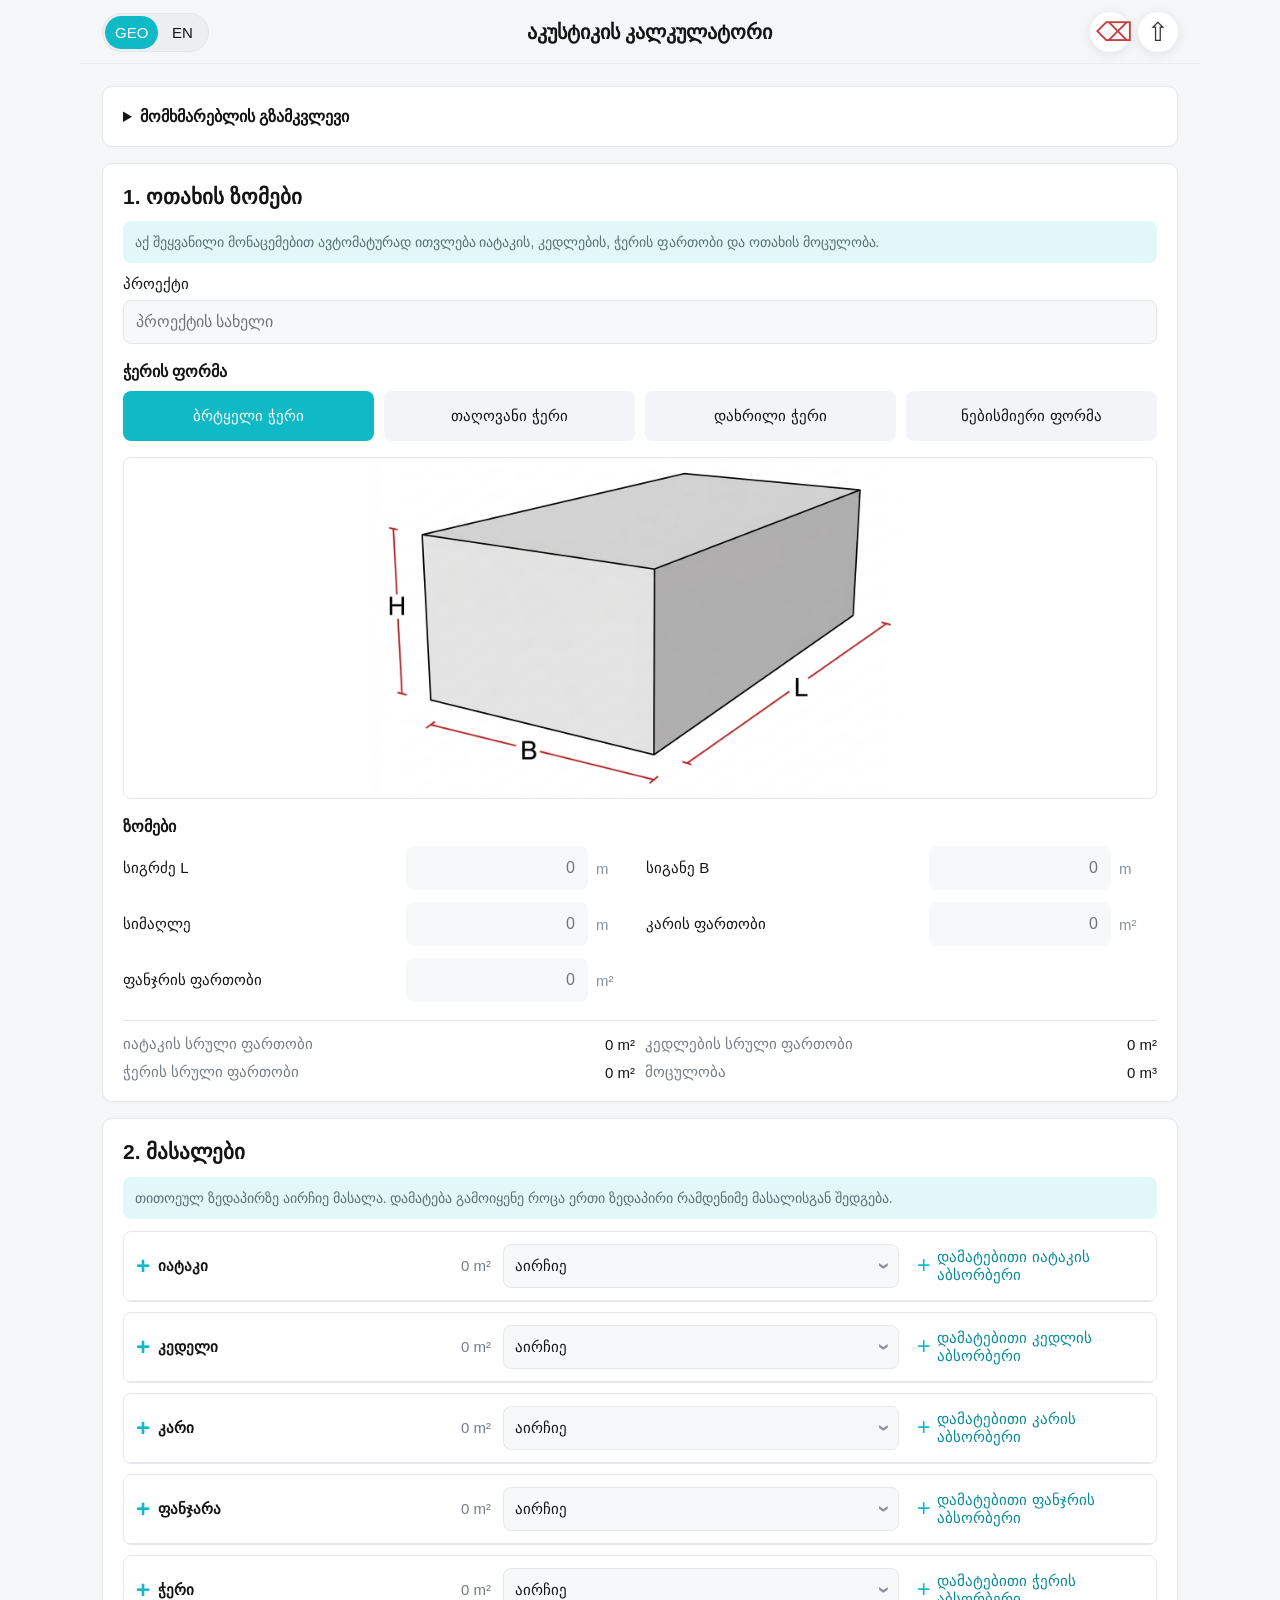
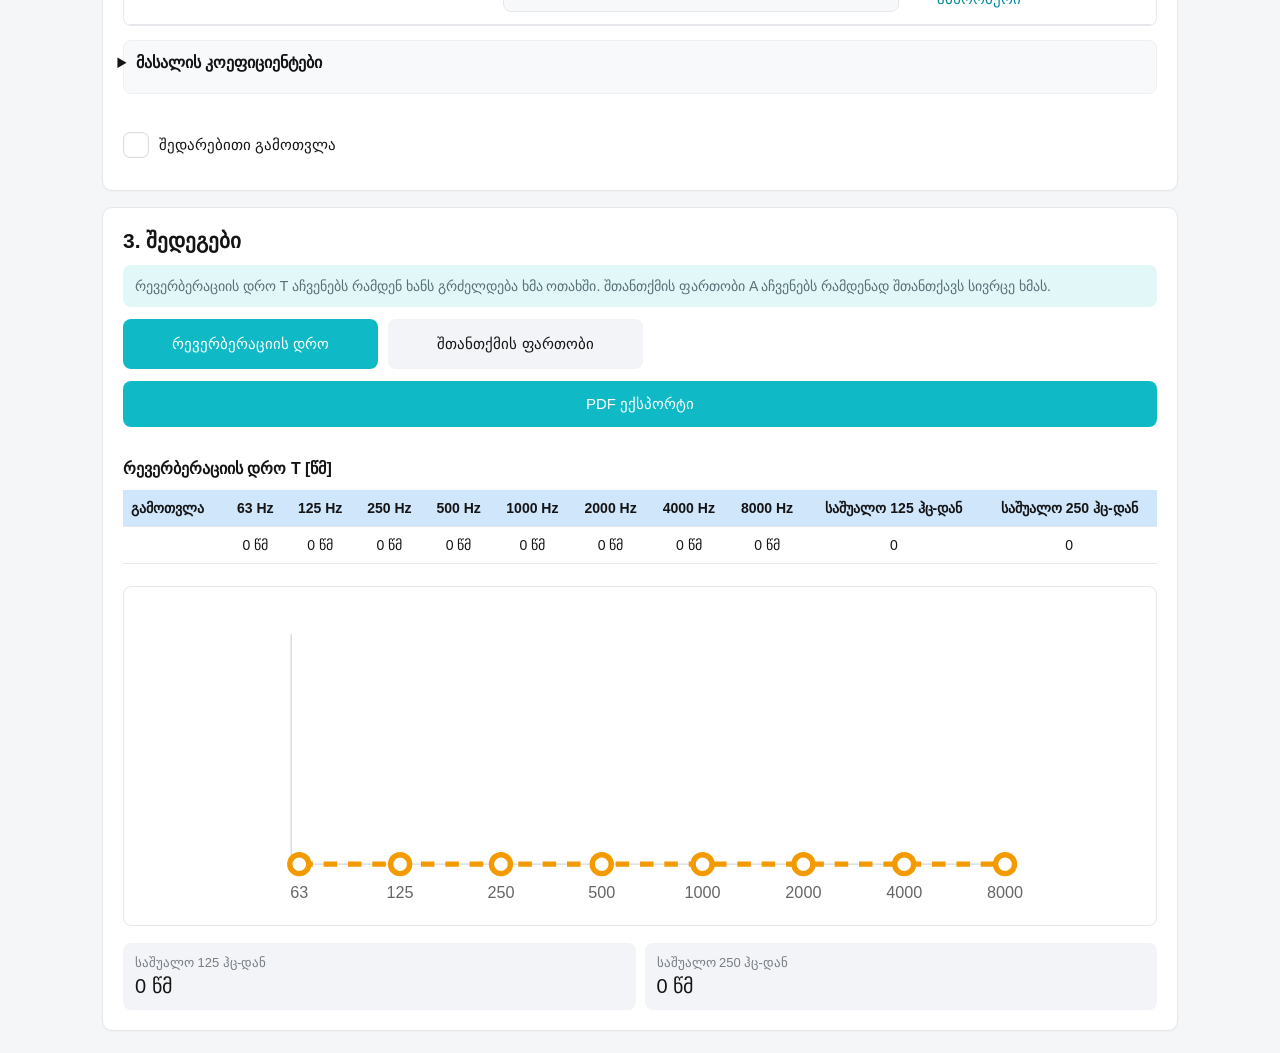
==== commit e9579d31: "Remove duplicate material add actions" ====
--- a/index.html
+++ b/index.html
@@ -10,7 +10,7 @@
     <title>Kaki's Acoustics</title>
     <link rel="manifest" href="manifest.json">
     <link rel="apple-touch-icon" href="assets/app-icon.png">
-    <link rel="stylesheet" href="style.css?v=33">
+    <link rel="stylesheet" href="style.css?v=34">
   </head>
   <body>
     <div class="app-shell">
@@ -124,8 +124,8 @@
       </label>
     </template>
 
-    <script src="materials.js?v=33"></script>
-    <script src="standard-materials.js?v=33"></script>
-    <script src="app.js?v=33"></script>
+    <script src="materials.js?v=34"></script>
+    <script src="standard-materials.js?v=34"></script>
+    <script src="app.js?v=34"></script>
   </body>
 </html>
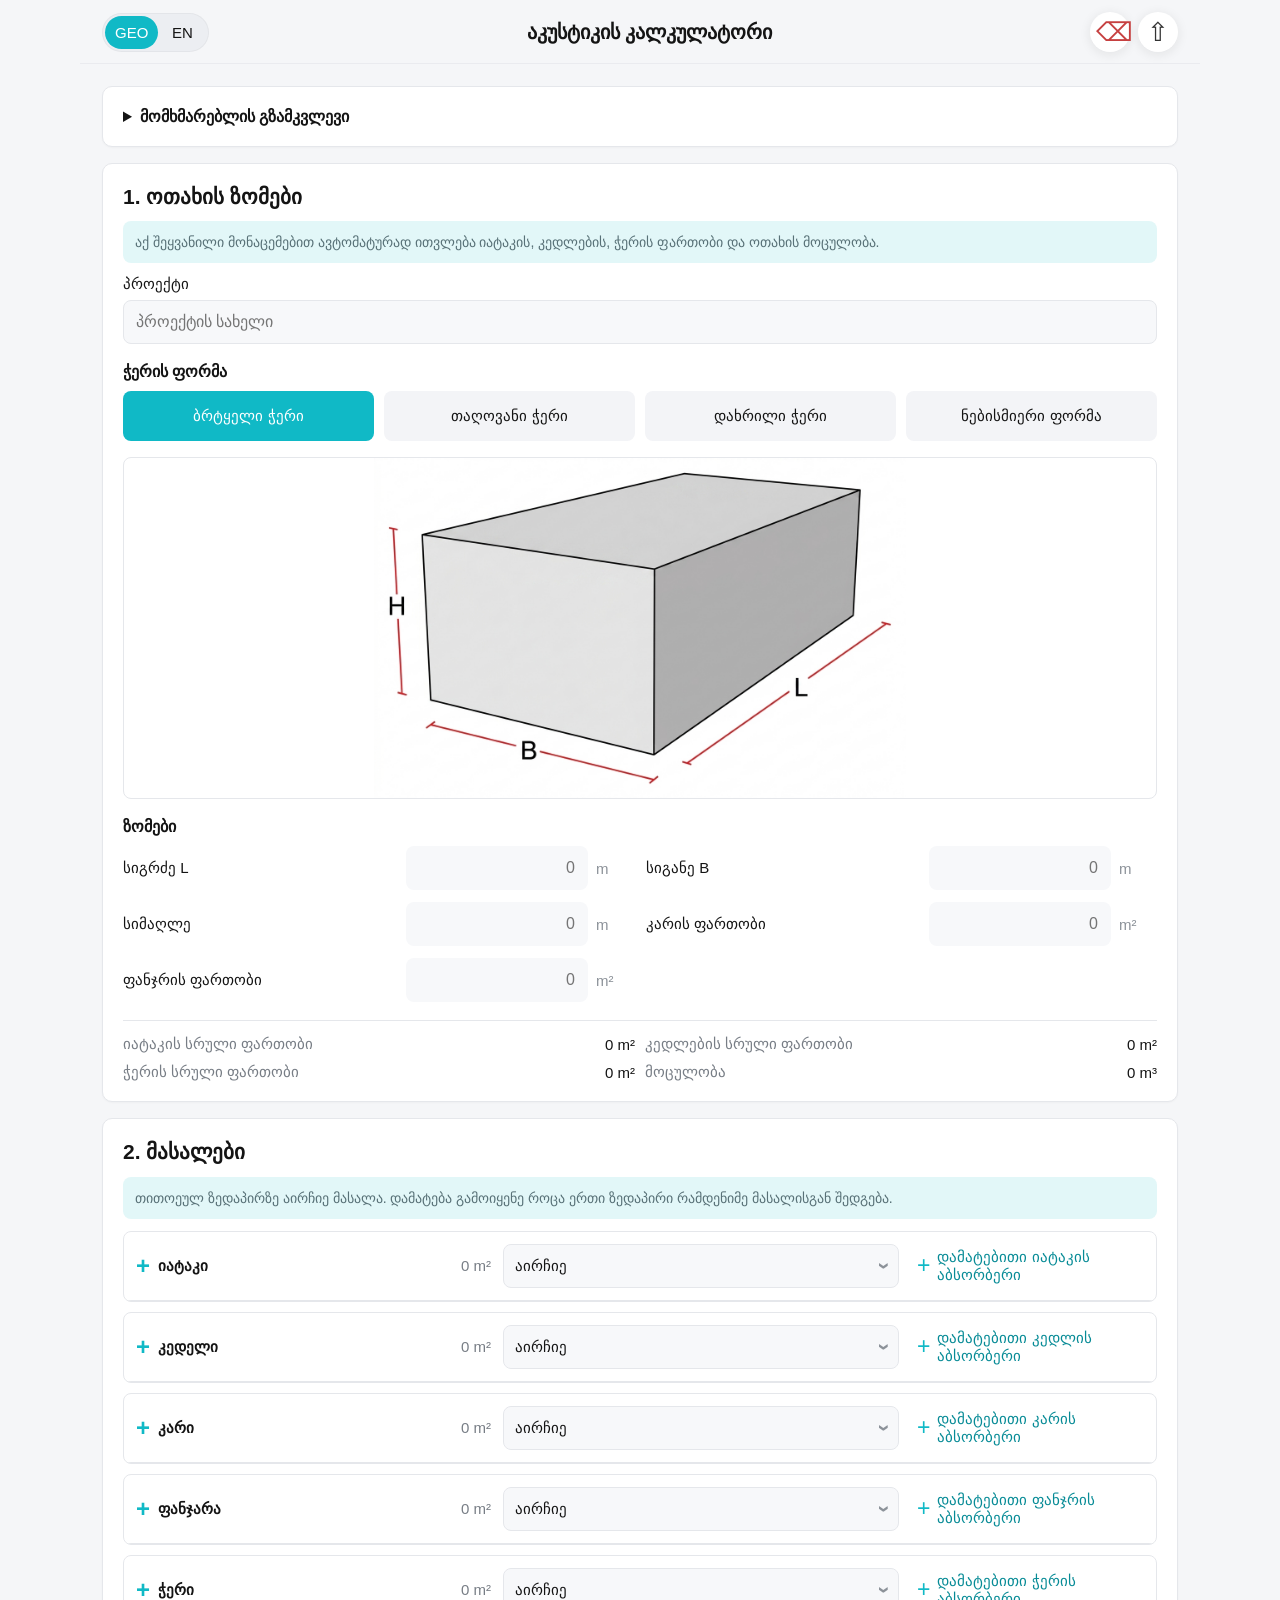
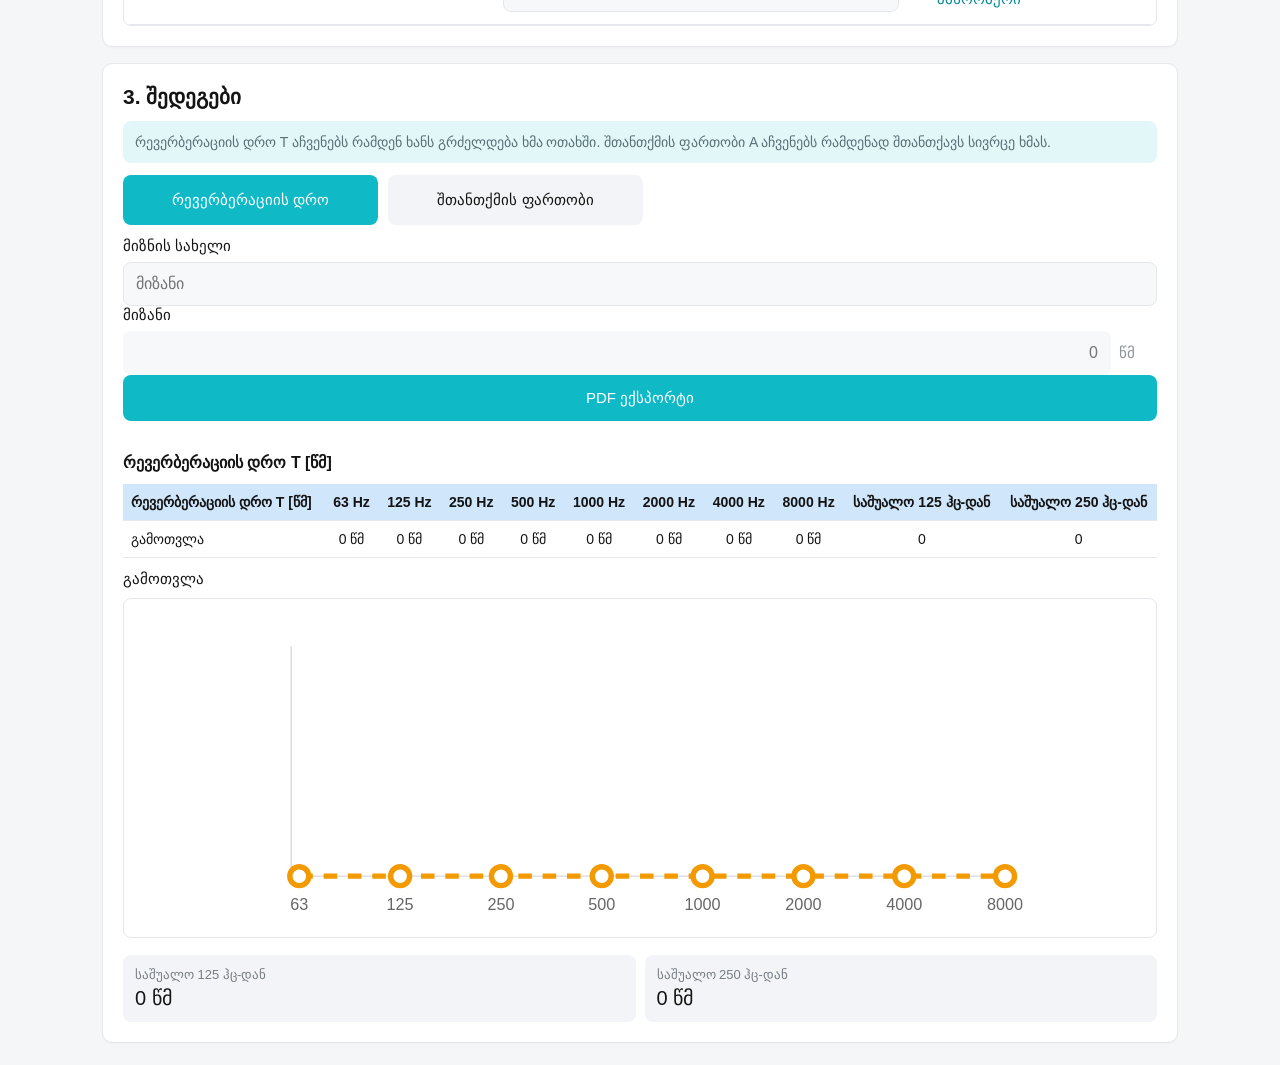
==== commit 86c18ba0: "Separate targets by result type" ====
--- a/index.html
+++ b/index.html
@@ -10,7 +10,7 @@
     <title>Kaki's Acoustics</title>
     <link rel="manifest" href="manifest.json">
     <link rel="apple-touch-icon" href="assets/app-icon.png">
-    <link rel="stylesheet" href="style.css?v=34">
+    <link rel="stylesheet" href="style.css?v=40">
   </head>
   <body>
     <div class="app-shell">
@@ -36,7 +36,6 @@
               <li data-i18n="guide3">კარისა და ფანჯრის ფართობები კედლის ფართობს ავტომატურად აკლდება.</li>
               <li data-i18n="guide4">მასალებში ჯერ აირჩიე ვარიანტი; არჩეული არ არის ნიშნავს 0 შთანთქმას.</li>
               <li data-i18n="guide5">თუ ზედაპირზე რამდენიმე მასალაა, დაამატე დამატებითი რიგი.</li>
-              <li data-i18n="guide6">შედარება გამოიყენე მეორე ჭერის/აბსორბერის ვარიანტის შესაფასებლად.</li>
               <li data-i18n="guide7">PDF-ისთვის გამოიყენე გაზიარების ღილაკი.</li>
             </ol>
           </details>
@@ -73,17 +72,6 @@
           <p class="hint" data-i18n="materialHint">თითოეულ ზედაპირზე აირჩიე მასალა. დამატება გამოიყენე როცა ერთი ზედაპირი რამდენიმე მასალისგან შედგება.</p>
           <div id="material-sections"></div>
 
-          <details class="subpanel">
-            <summary data-i18n="coefficients">მასალის კოეფიციენტები</summary>
-            <div id="coefficients-table" class="coefficients"></div>
-          </details>
-
-          <label class="switch-row">
-            <input id="alternative-enabled" type="checkbox">
-            <i aria-hidden="true"></i>
-            <span data-i18n="comparisonCalc">შედარებითი გამოთვლა</span>
-          </label>
-          <div id="alternative-panel" class="comparison-panel hidden"></div>
         </section>
 
         <section class="card">
@@ -91,6 +79,19 @@
           <p class="hint" data-i18n="resultHint">რევერბერაციის დრო T აჩვენებს რამდენ ხანს გრძელდება ხმა ოთახში. შთანთქმის ფართობი A აჩვენებს რამდენად შთანთქავს სივრცე ხმას.</p>
           <div id="warning" class="warning hidden"></div>
           <div id="result-type-buttons" class="choice-grid two"></div>
+          <div class="target-row">
+            <label class="field target-name-field">
+              <span data-i18n="targetName">მიზნის სახელი</span>
+              <input id="target-name" type="text" autocomplete="off" data-i18n-placeholder="targetNamePlaceholder" placeholder="მიზანი">
+            </label>
+            <label class="field target-field">
+              <span data-i18n="targetValue">მიზანი</span>
+              <div class="number-wrap">
+                <input id="target-time" inputmode="decimal" type="text" autocomplete="off" placeholder="0">
+                <em id="target-unit">წმ</em>
+              </div>
+            </label>
+          </div>
           <button id="export-btn-secondary" class="primary-btn" type="button" data-i18n="exportPdf">PDF ექსპორტი</button>
           <div id="results-output"></div>
         </section>
@@ -124,8 +125,8 @@
       </label>
     </template>
 
-    <script src="materials.js?v=34"></script>
-    <script src="standard-materials.js?v=34"></script>
-    <script src="app.js?v=34"></script>
+    <script src="materials.js?v=40"></script>
+    <script src="standard-materials.js?v=40"></script>
+    <script src="app.js?v=40"></script>
   </body>
 </html>
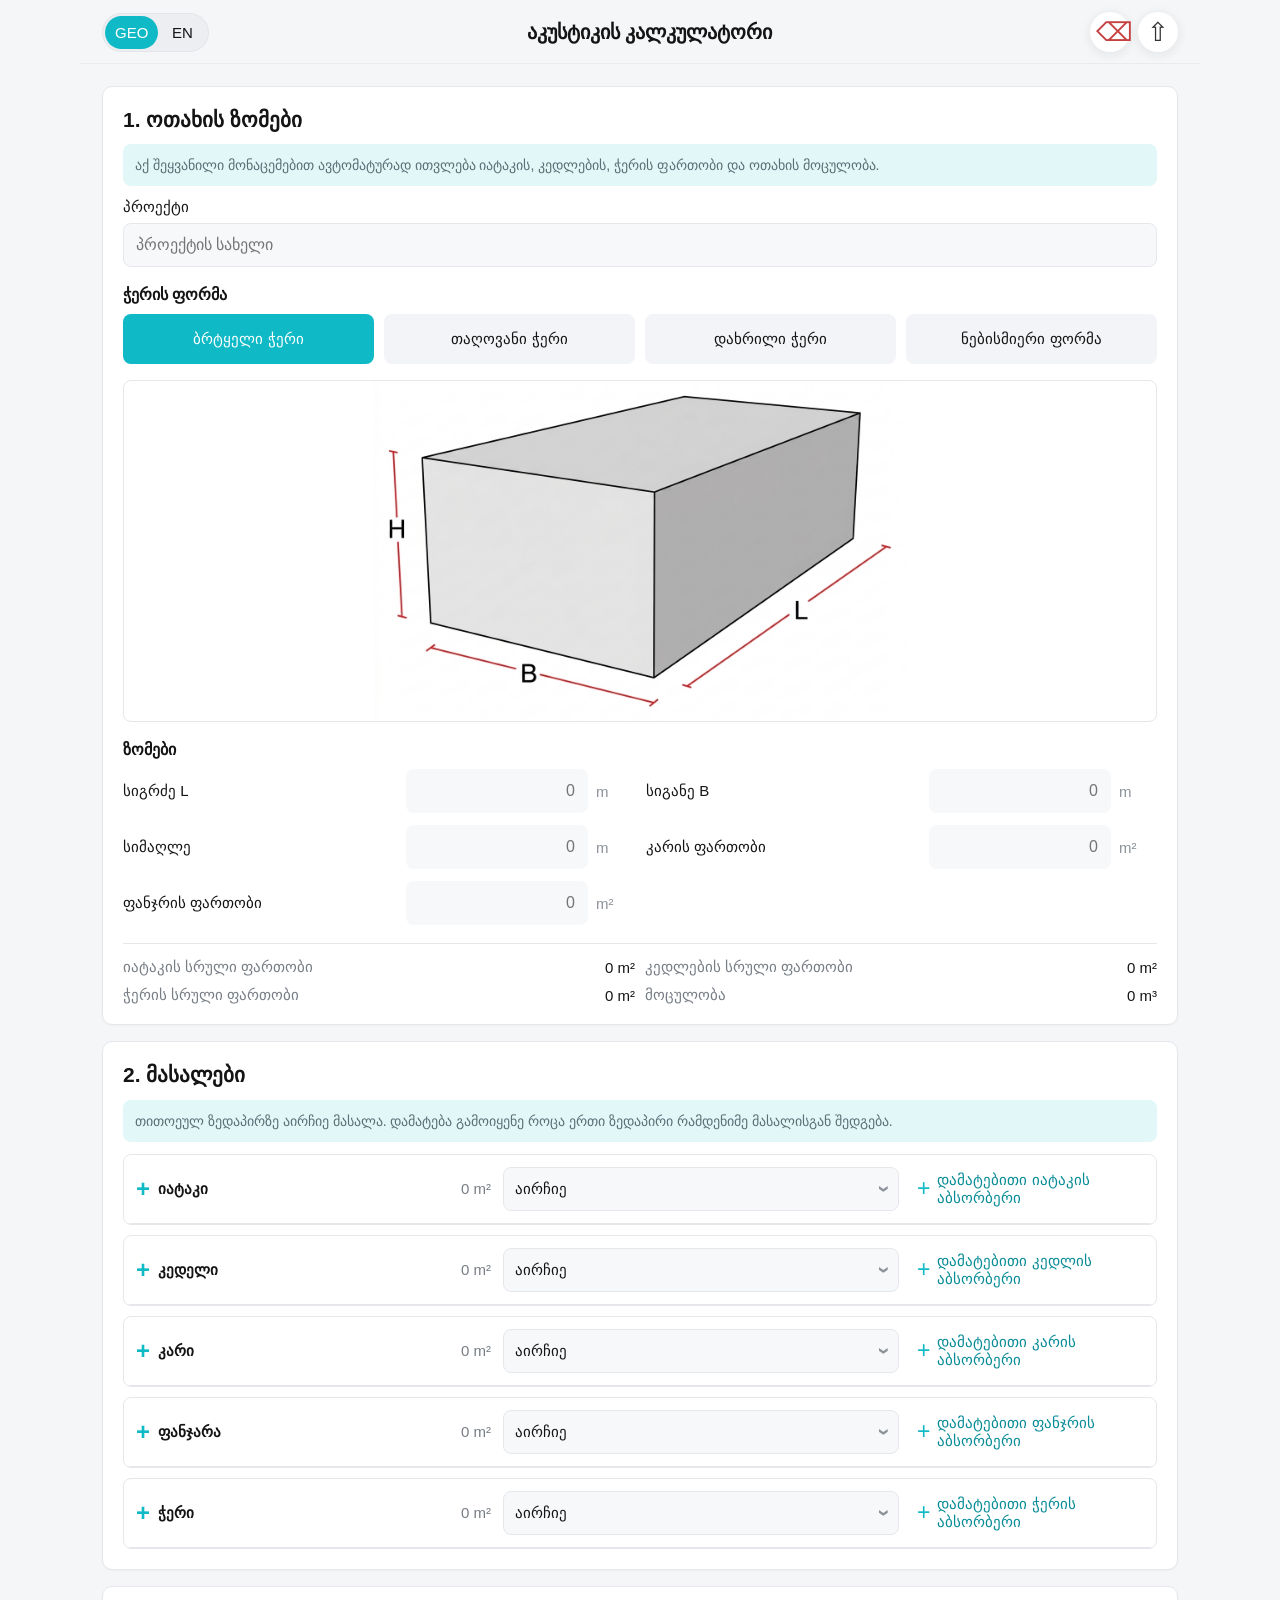
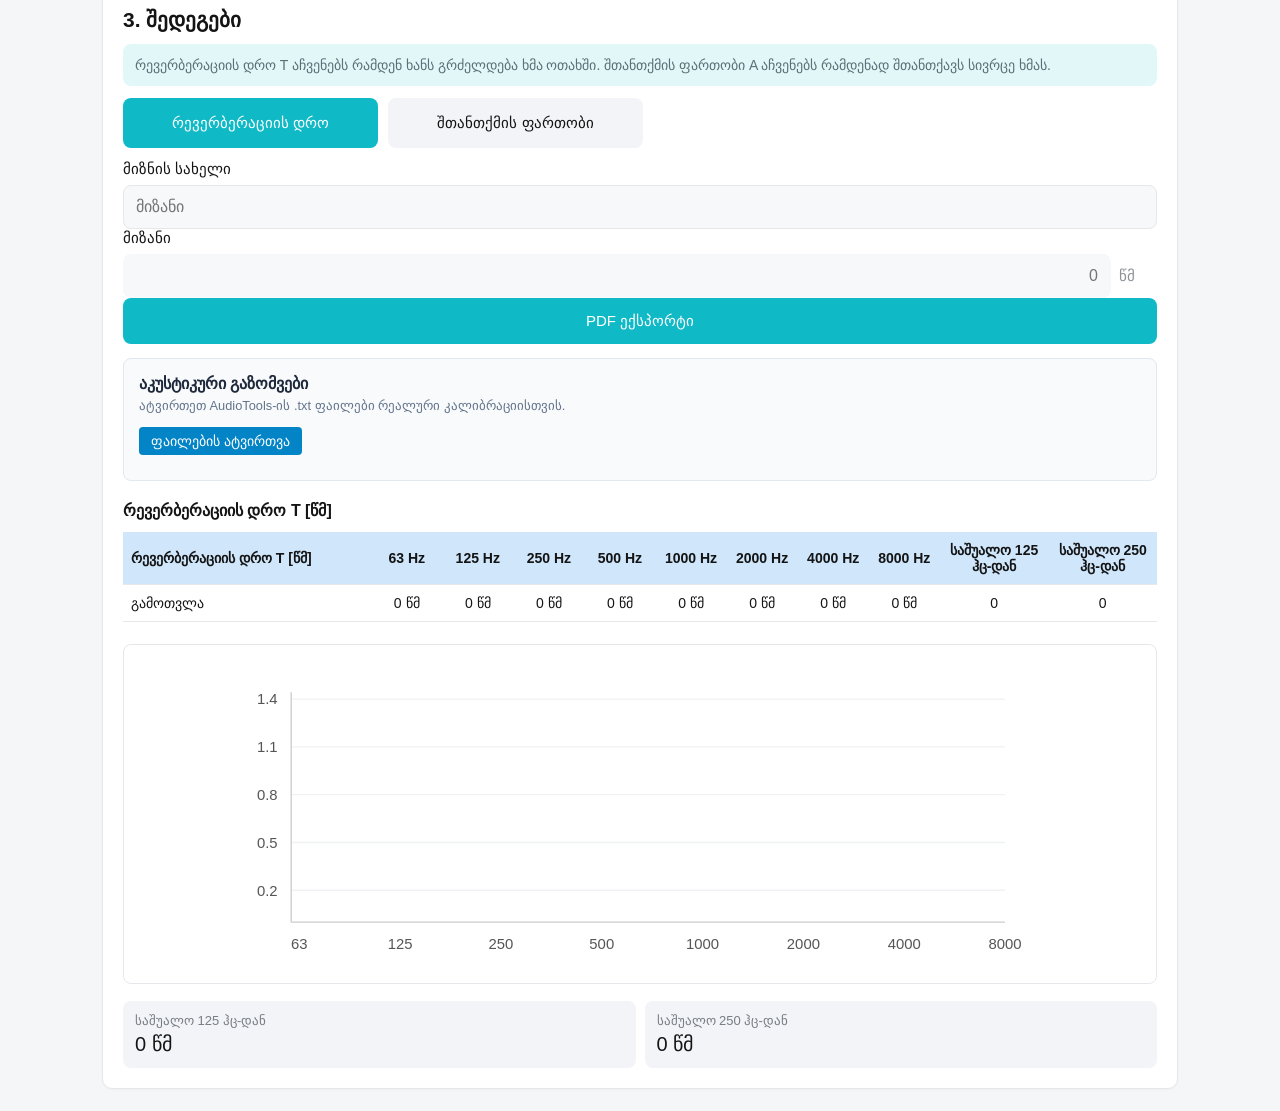
==== commit dc42a876: "Revert "Fix measurement labels and chart units" This reverts commit 6ce7e3ee939a21789aba2cf5546fd1c8" ====
--- a/index.html
+++ b/index.html
@@ -10,7 +10,7 @@
     <title>Kaki's Acoustics</title>
     <link rel="manifest" href="manifest.json">
     <link rel="apple-touch-icon" href="assets/app-icon.png">
-    <link rel="stylesheet" href="style.css?v=40">
+    <link rel="stylesheet" href="style.css?v=47">
   </head>
   <body>
     <div class="app-shell">
@@ -27,20 +27,6 @@
       </header>
 
       <main>
-        <section class="card">
-          <details>
-            <summary><span data-i18n="manual">მომხმარებლის გზამკვლევი</span></summary>
-            <ol class="manual-list">
-              <li data-i18n="guide1">ჩაწერე პროექტის სახელი, თუ გინდა PDF-ში გამოჩნდეს.</li>
-              <li data-i18n="guide2">აირჩიე ჭერის ფორმა და შეიყვანე შესაბამისი ზომები.</li>
-              <li data-i18n="guide3">კარისა და ფანჯრის ფართობები კედლის ფართობს ავტომატურად აკლდება.</li>
-              <li data-i18n="guide4">მასალებში ჯერ აირჩიე ვარიანტი; არჩეული არ არის ნიშნავს 0 შთანთქმას.</li>
-              <li data-i18n="guide5">თუ ზედაპირზე რამდენიმე მასალაა, დაამატე დამატებითი რიგი.</li>
-              <li data-i18n="guide7">PDF-ისთვის გამოიყენე გაზიარების ღილაკი.</li>
-            </ol>
-          </details>
-        </section>
-
         <section class="card">
           <h2 data-i18n="roomDimensions">1. ოთახის ზომები</h2>
           <p class="hint" data-i18n="roomHint">აქ შეყვანილი მონაცემებით ავტომატურად ითვლება იატაკის, კედლების, ჭერის ფართობი და ოთახის მოცულობა.</p>
@@ -125,8 +111,8 @@
       </label>
     </template>
 
-    <script src="materials.js?v=40"></script>
-    <script src="standard-materials.js?v=40"></script>
-    <script src="app.js?v=40"></script>
+    <script src="materials.js?v=47"></script>
+    <script src="standard-materials.js?v=47"></script>
+    <script src="app.js?v=47"></script>
   </body>
 </html>
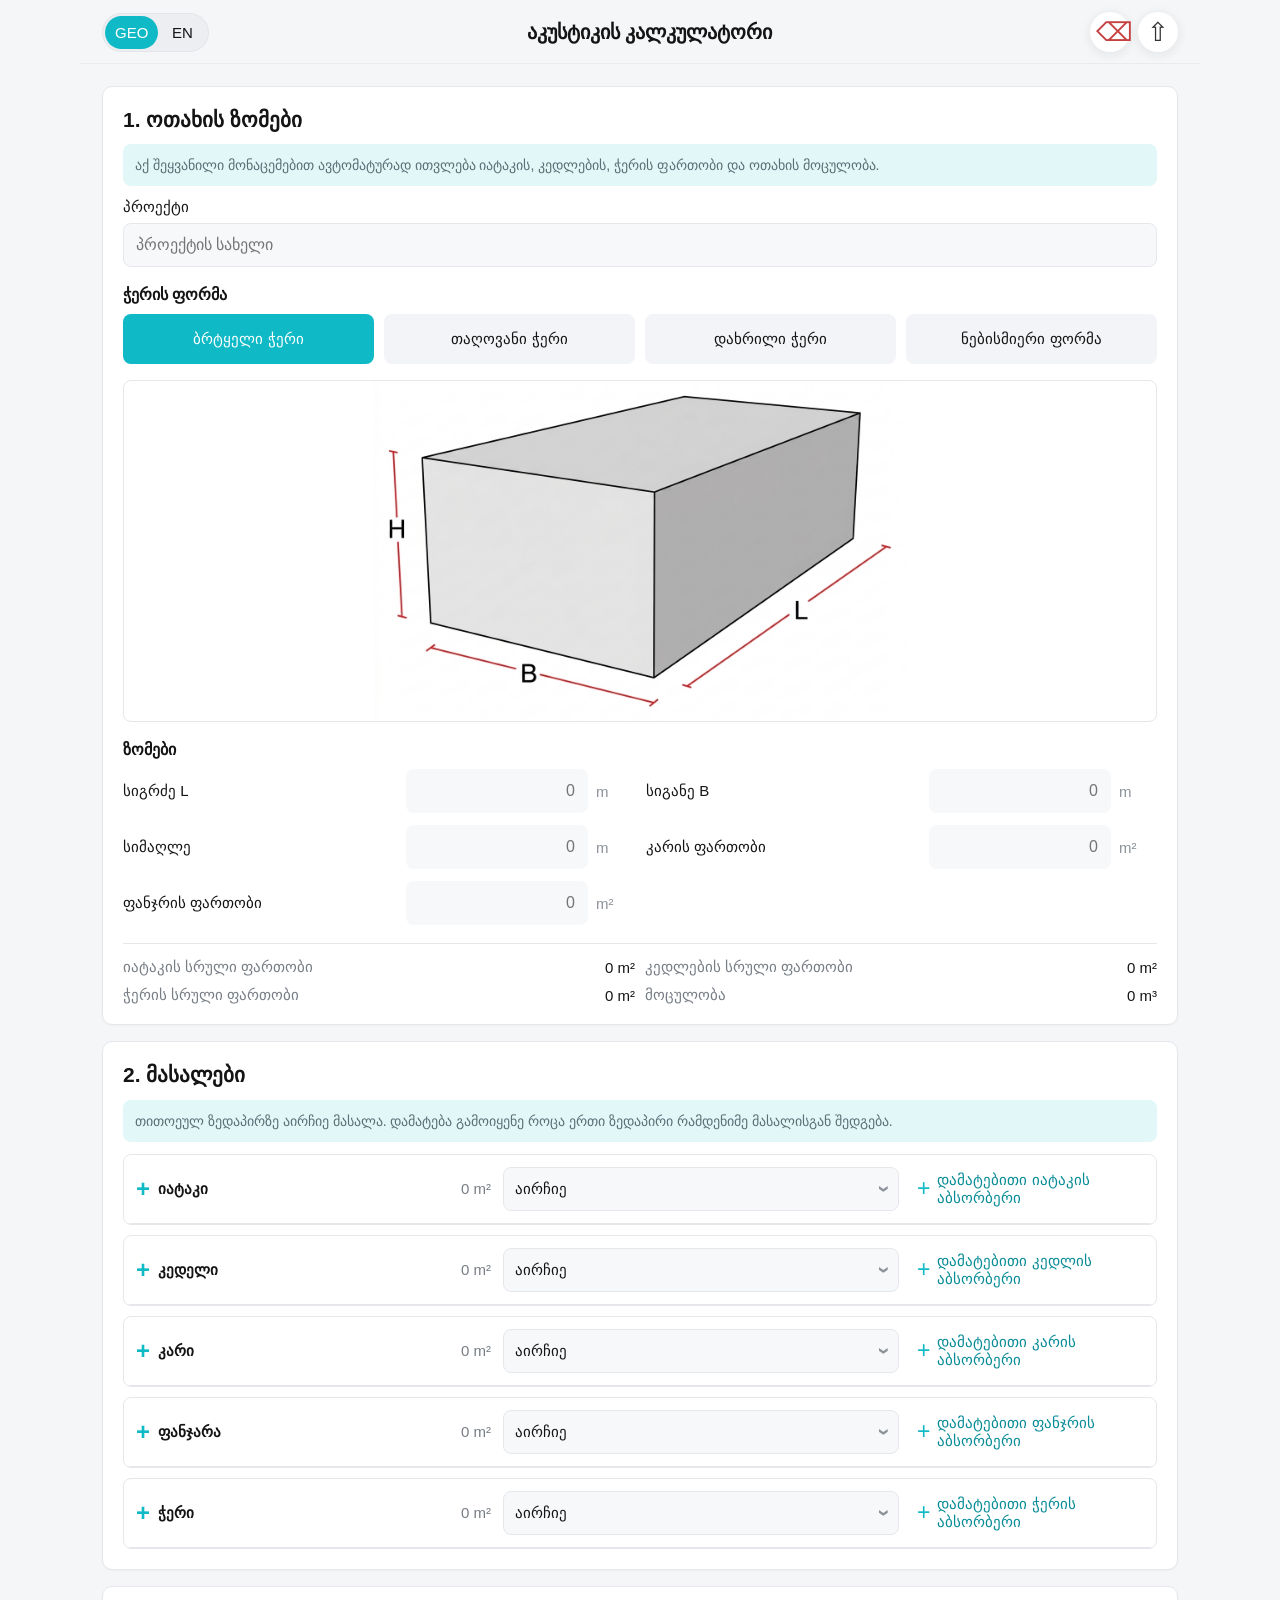
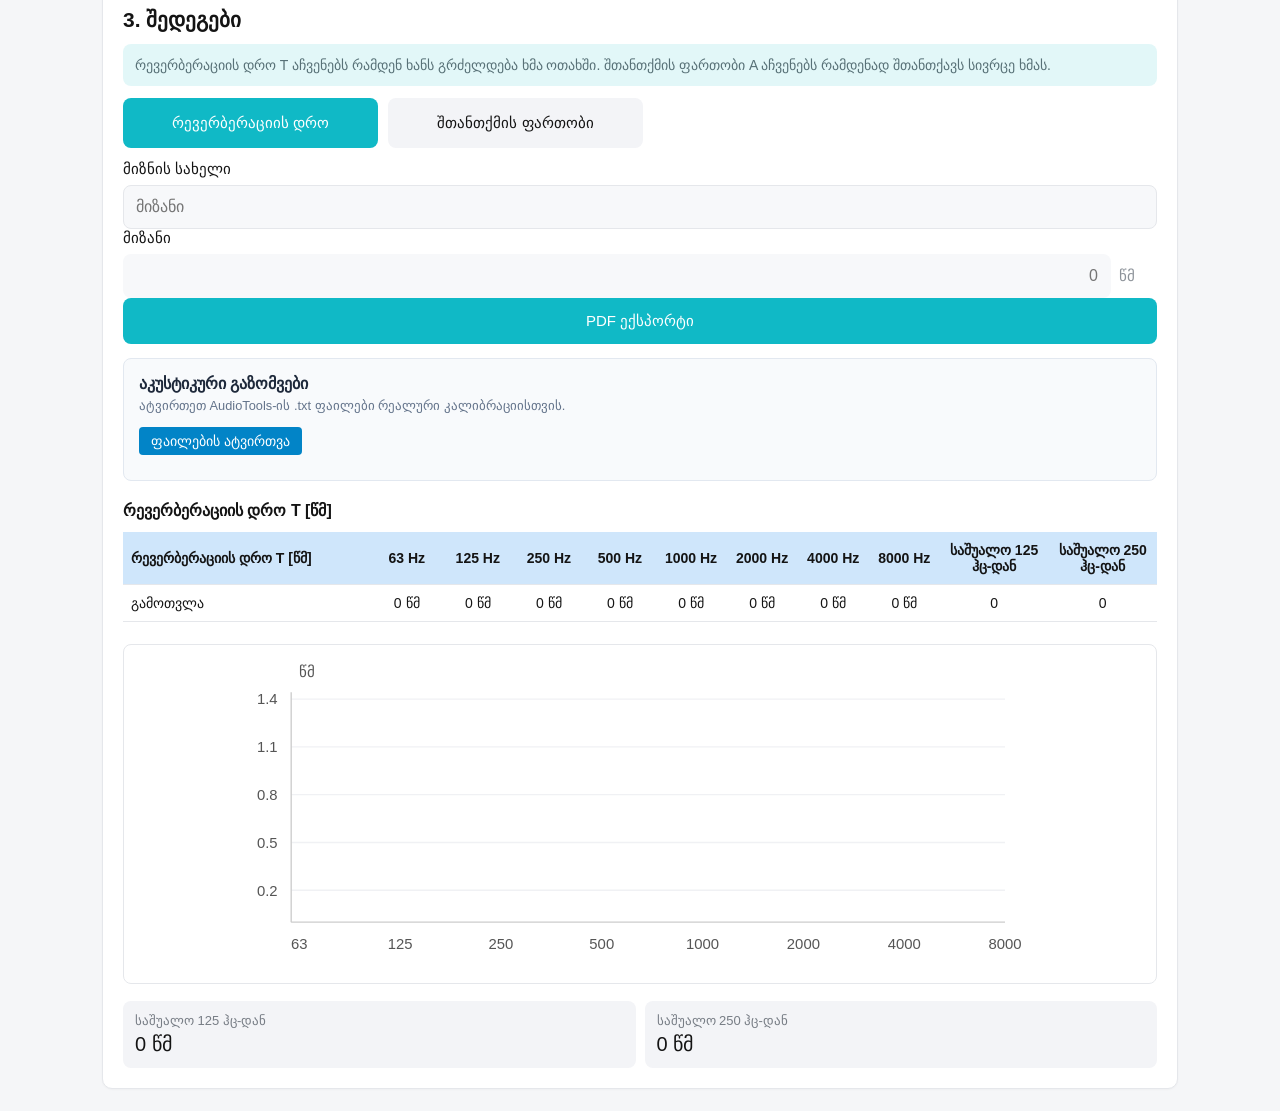
==== commit 28900c44: "Add hard cache reset page" ====
--- a/index.html
+++ b/index.html
@@ -10,7 +10,7 @@
     <title>Kaki's Acoustics</title>
     <link rel="manifest" href="manifest.json">
     <link rel="apple-touch-icon" href="assets/app-icon.png">
-    <link rel="stylesheet" href="style.css?v=47">
+    <link rel="stylesheet" href="style.css?v=51">
   </head>
   <body>
     <div class="app-shell">
@@ -111,8 +111,8 @@
       </label>
     </template>
 
-    <script src="materials.js?v=47"></script>
-    <script src="standard-materials.js?v=47"></script>
-    <script src="app.js?v=47"></script>
+    <script src="materials.js?v=51"></script>
+    <script src="standard-materials.js?v=51"></script>
+    <script src="app.js?v=51"></script>
   </body>
 </html>
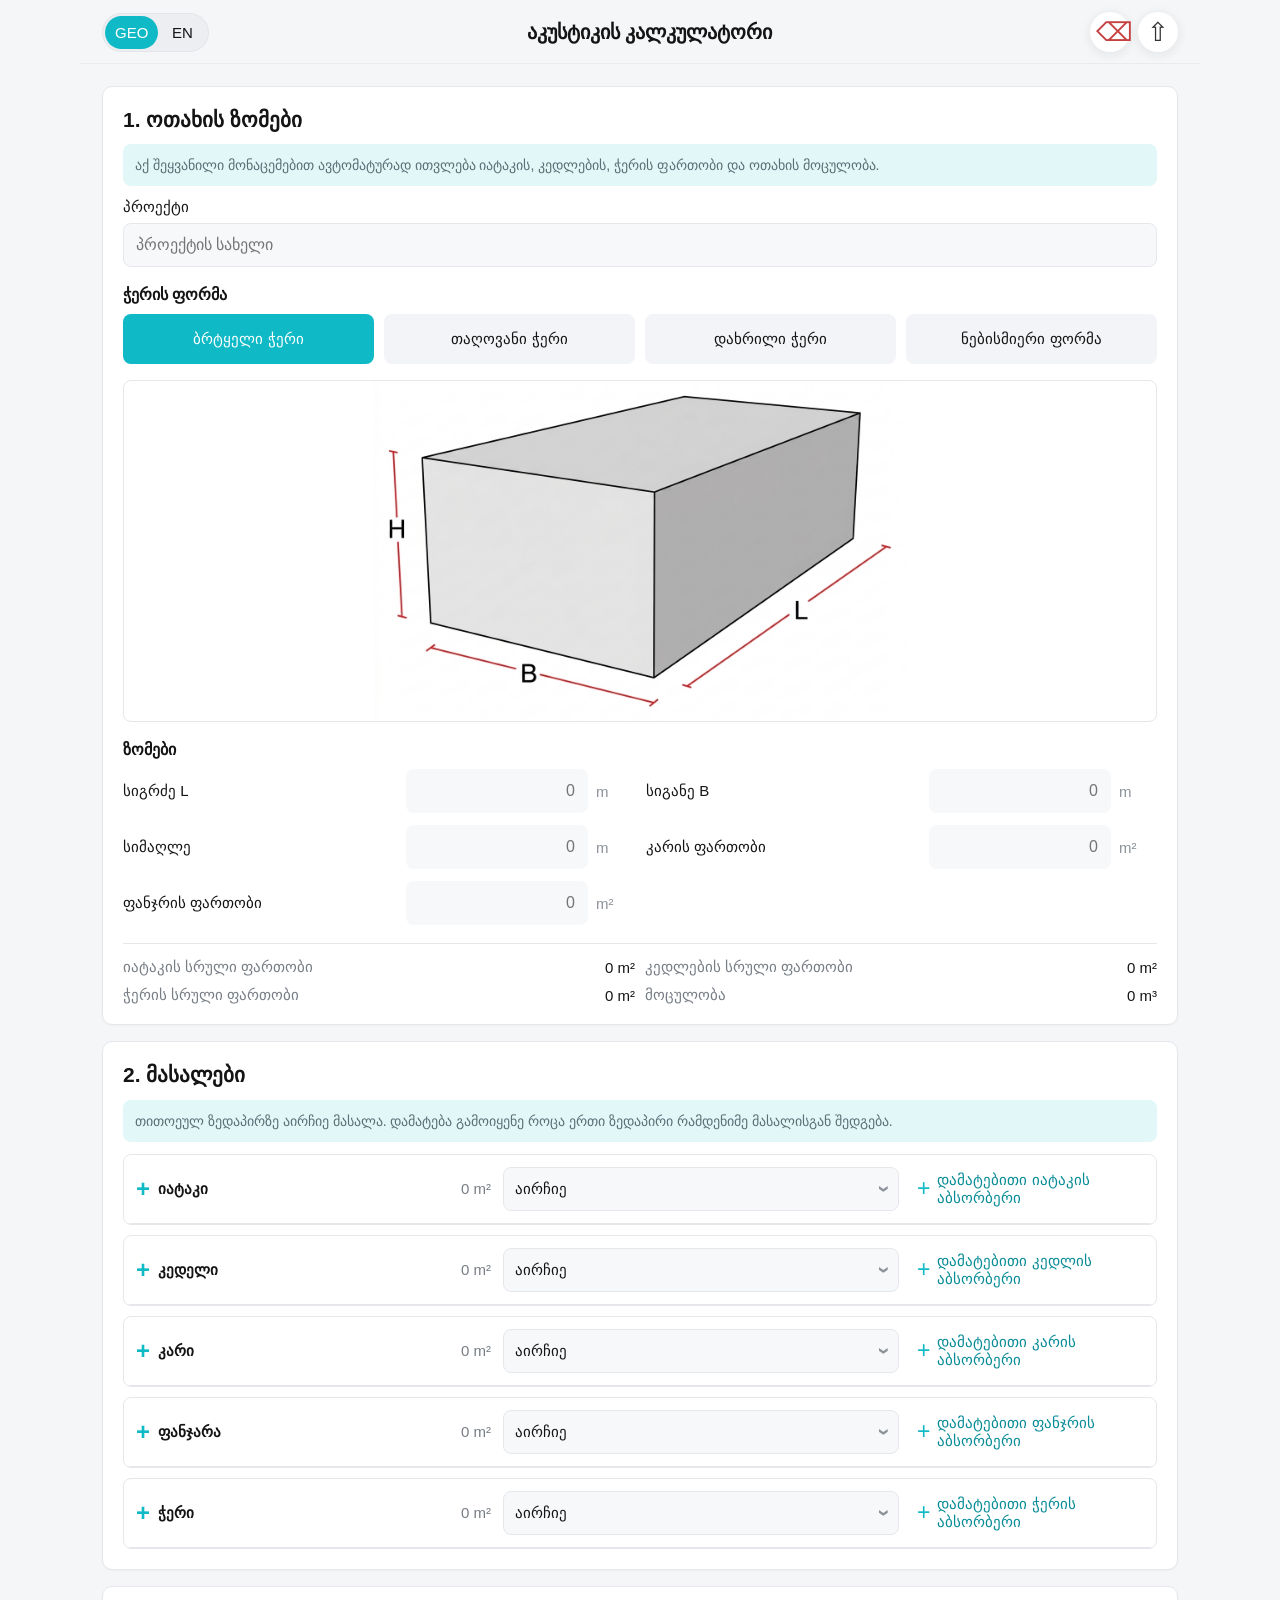
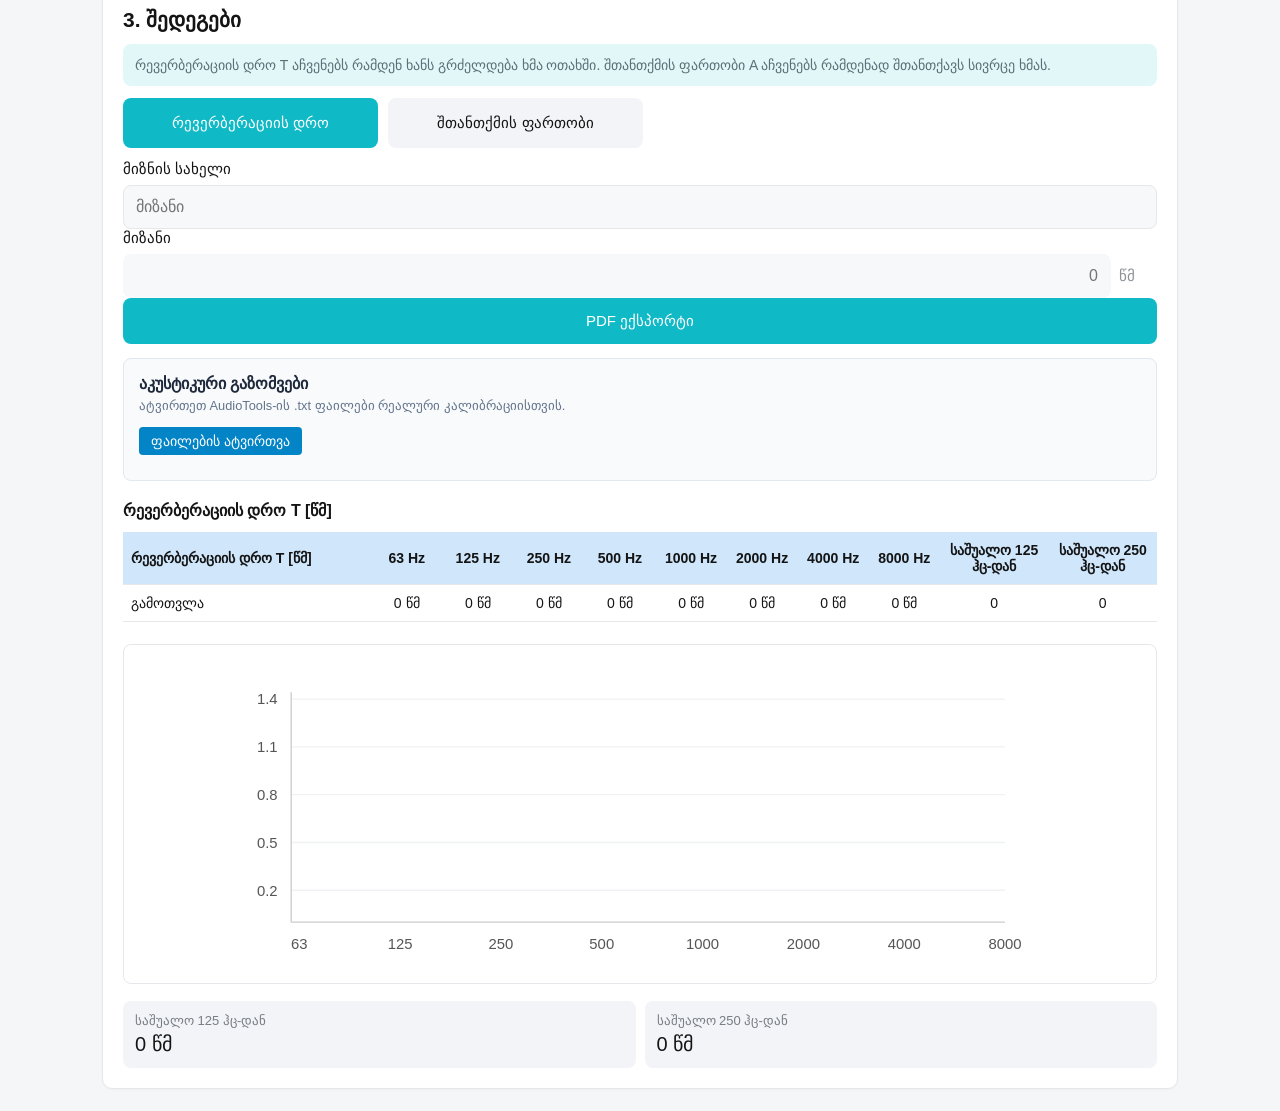
==== commit 02323265: "Use custom material coefficients" ====
--- a/index.html
+++ b/index.html
@@ -10,7 +10,7 @@
     <title>Kaki's Acoustics</title>
     <link rel="manifest" href="manifest.json">
     <link rel="apple-touch-icon" href="assets/app-icon.png">
-    <link rel="stylesheet" href="style.css?v=51">
+    <link rel="stylesheet" href="style.css?v=54">
   </head>
   <body>
     <div class="app-shell">
@@ -111,8 +111,8 @@
       </label>
     </template>
 
-    <script src="materials.js?v=51"></script>
-    <script src="standard-materials.js?v=51"></script>
-    <script src="app.js?v=51"></script>
+    <script src="materials.js?v=54"></script>
+    <script src="standard-materials.js?v=54"></script>
+    <script src="app.js?v=54"></script>
   </body>
 </html>
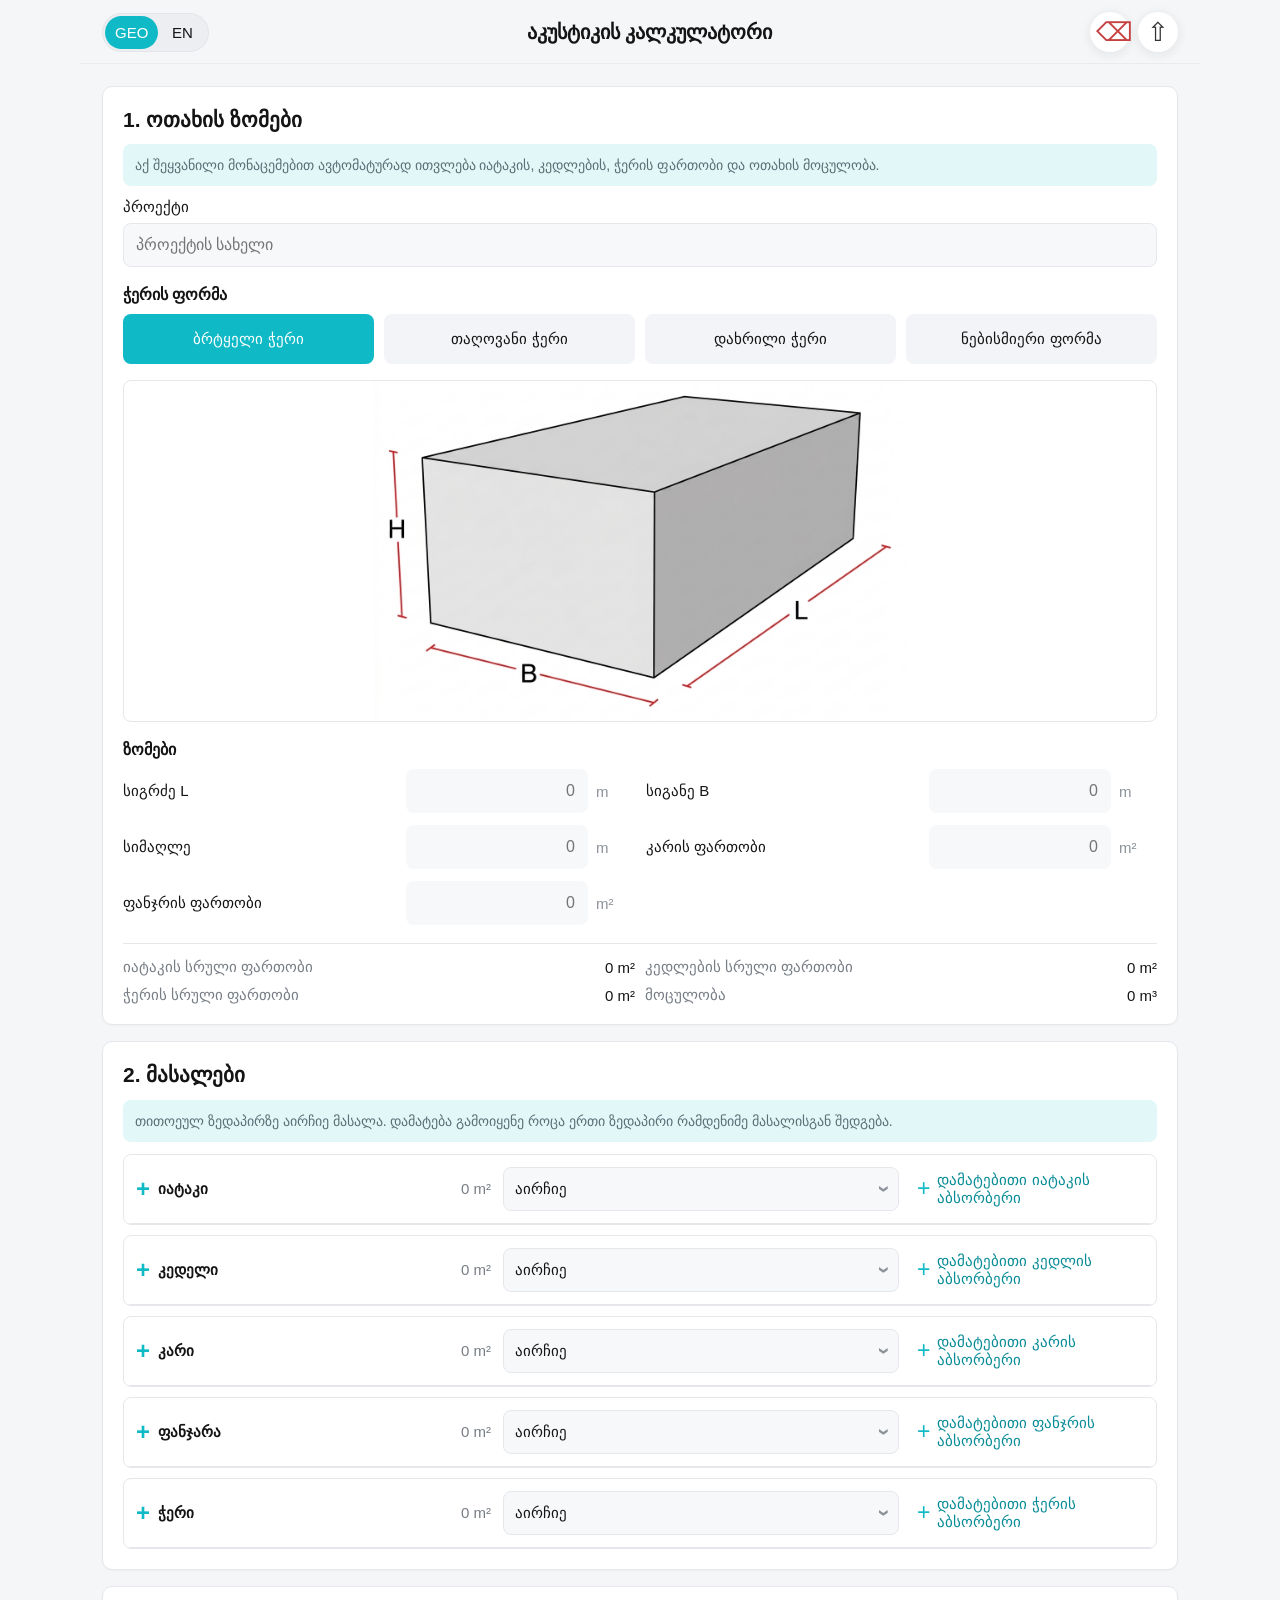
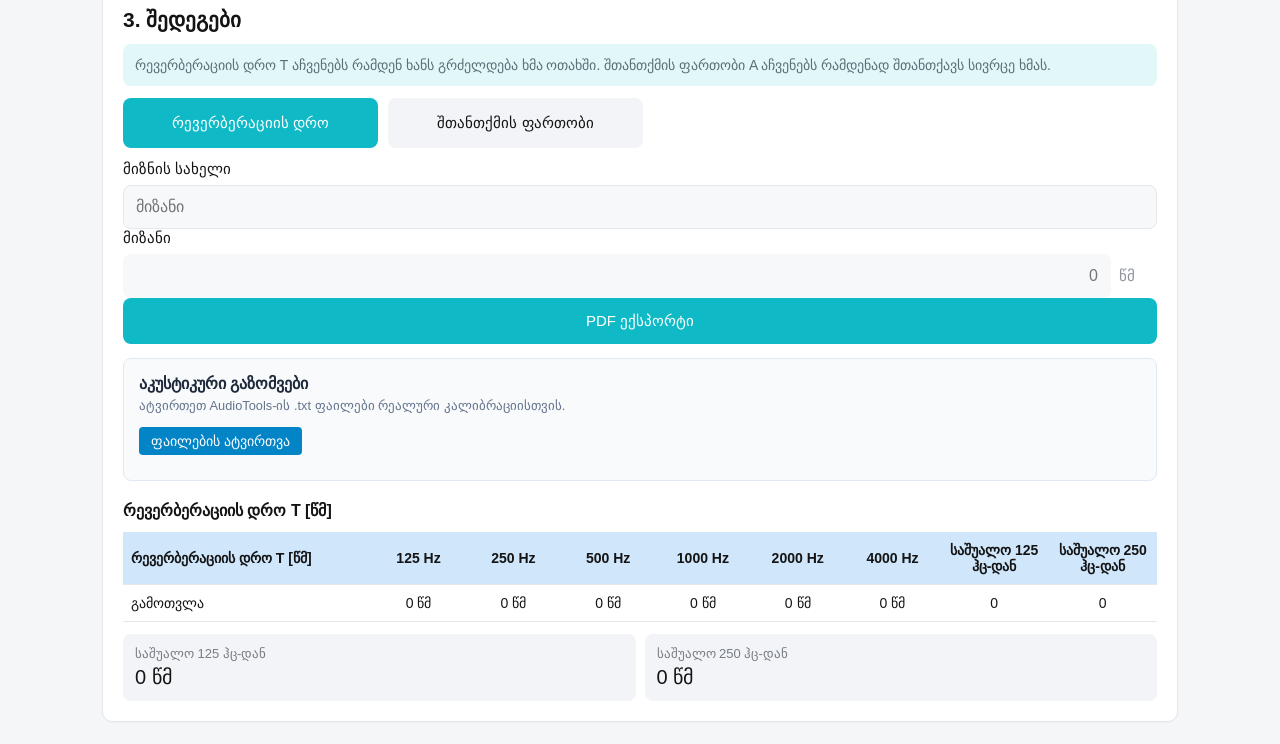
==== commit f172647c: "Align acoustics frequencies with Troldtekt" ====
--- a/index.html
+++ b/index.html
@@ -10,7 +10,7 @@
     <title>Kaki's Acoustics</title>
     <link rel="manifest" href="manifest.json">
     <link rel="apple-touch-icon" href="assets/app-icon.png">
-    <link rel="stylesheet" href="style.css?v=54">
+    <link rel="stylesheet" href="style.css?v=62">
   </head>
   <body>
     <div class="app-shell">
@@ -111,8 +111,8 @@
       </label>
     </template>
 
-    <script src="materials.js?v=54"></script>
-    <script src="standard-materials.js?v=54"></script>
-    <script src="app.js?v=54"></script>
+    <script src="materials.js?v=62"></script>
+    <script src="standard-materials.js?v=62"></script>
+    <script src="app.js?v=62"></script>
   </body>
 </html>
